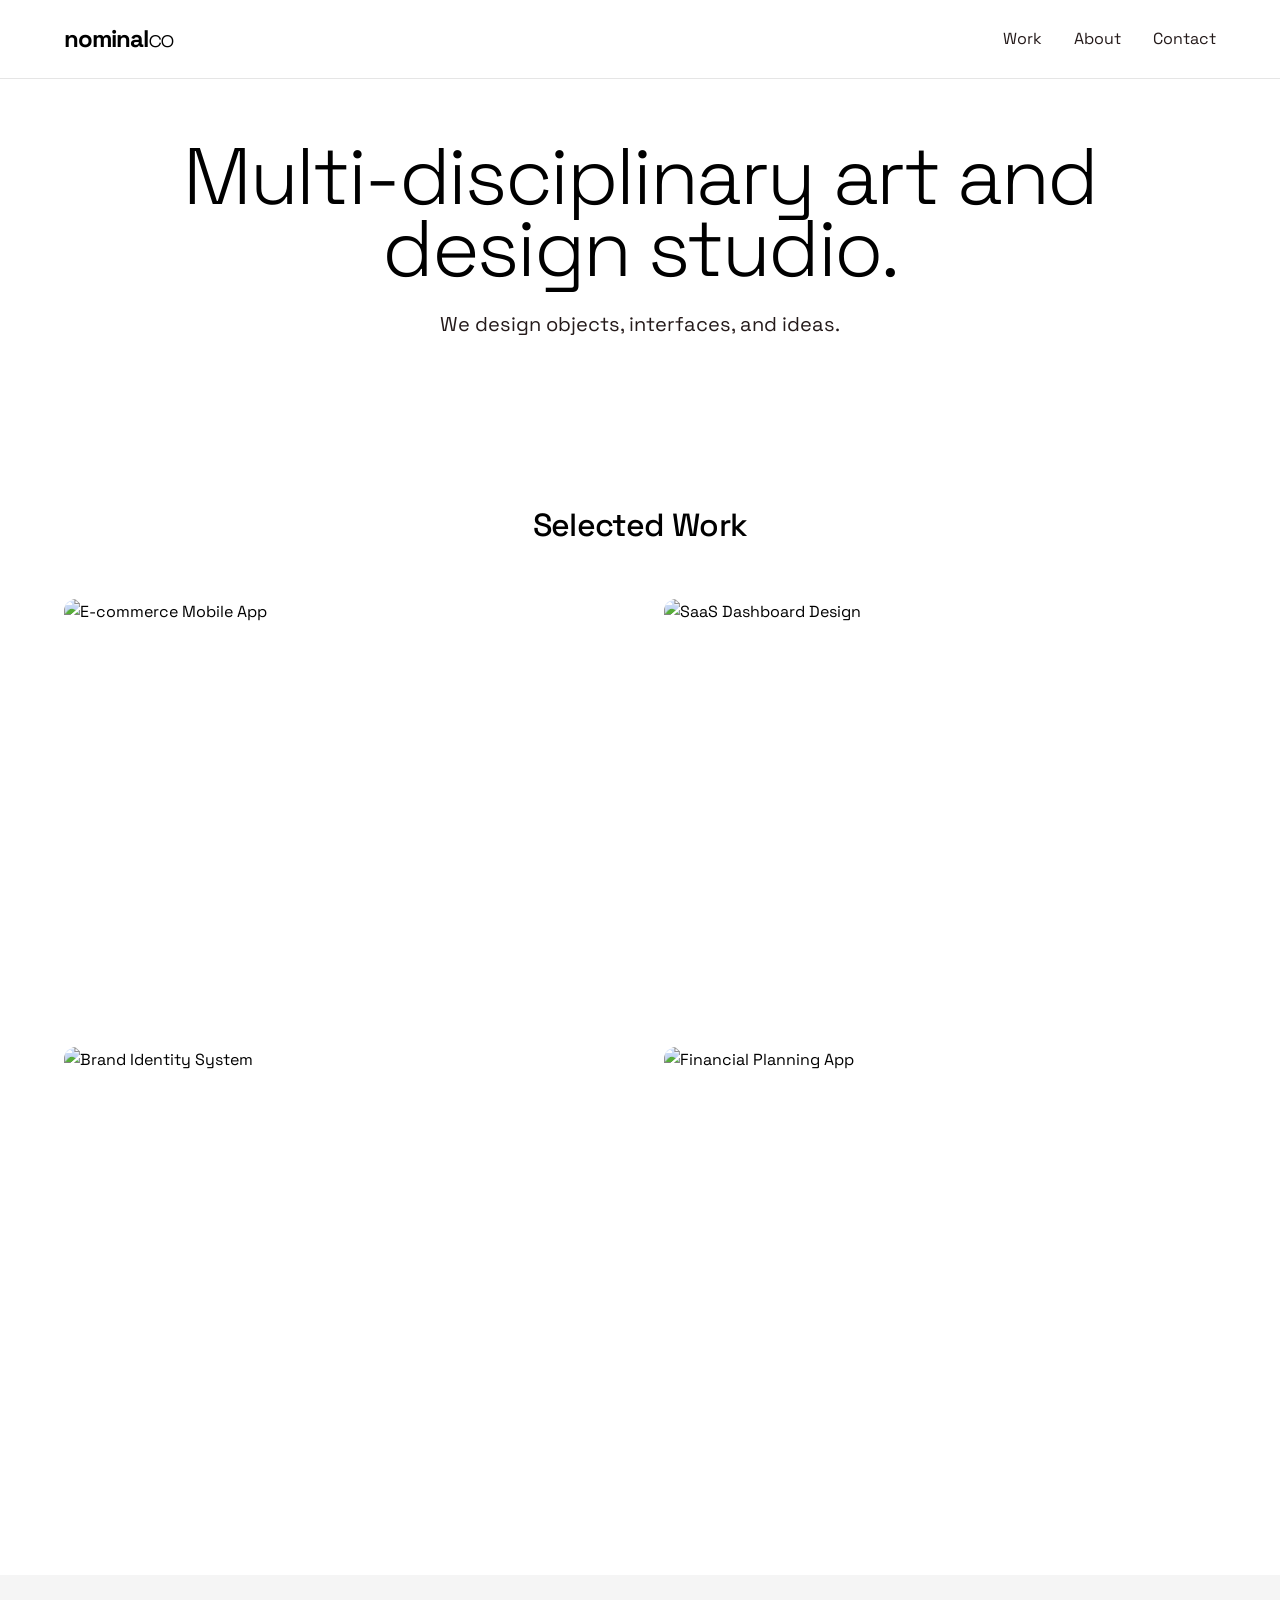
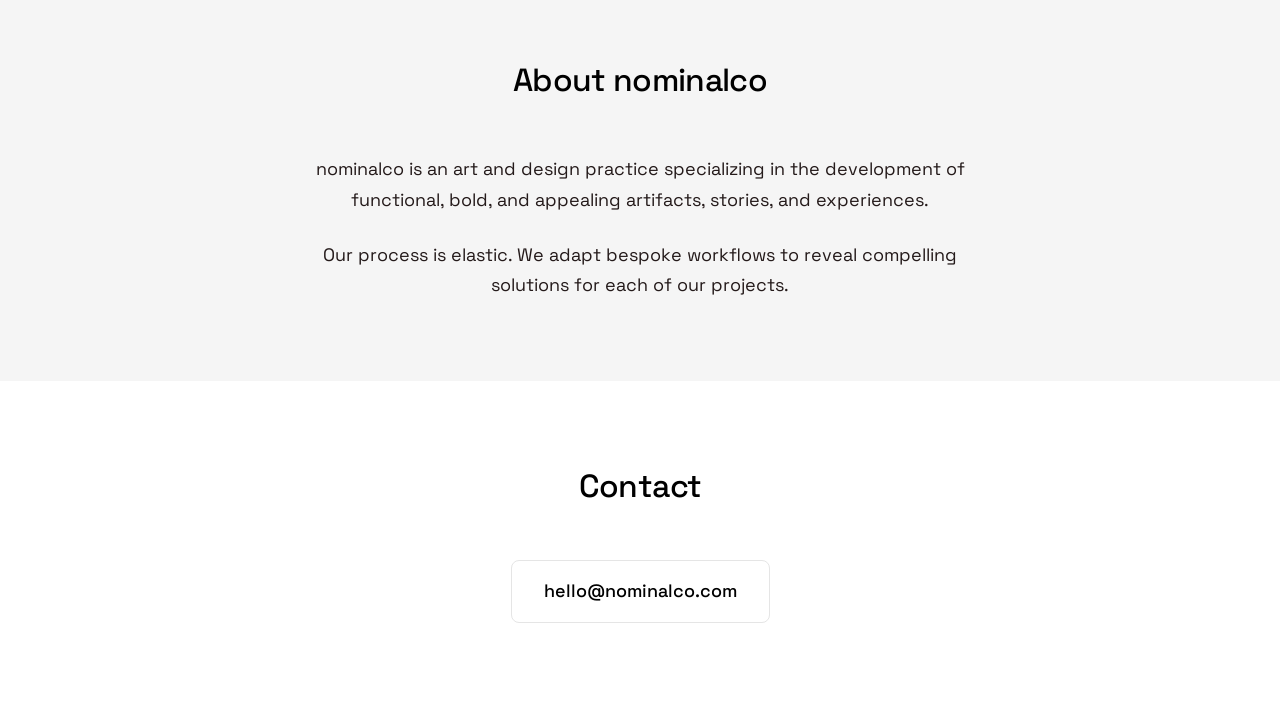
==== index.html @ 14c5502a "added shopifybutton" ====
<!DOCTYPE html>
<html lang="en">
<head>
    <meta charset="UTF-8">
    <meta name="viewport" content="width=device-width, initial-scale=1.0">
    <title>nominalco</title>
    <link rel="preconnect" href="https://fonts.googleapis.com">
    <link rel="preconnect" href="https://fonts.gstatic.com" crossorigin>
    <!-- Preload the main font weights we use -->
    <link rel="preload" href="https://fonts.googleapis.com/css2?family=Space+Grotesk:wght@300;400;500;600;700&display=swap" as="style">
    <link href="https://fonts.googleapis.com/css2?family=Space+Grotesk:wght@300;400;500;600;700&display=swap" rel="stylesheet">
    <link rel="stylesheet" href="styles.css">
</head>
<body>
    <!-- Loading Screen -->
    <div id="loading-screen" class="loading-screen">
        <div class="loading-content">
            <div class="logo">
                <h1><span class="logo-heavy">nominal</span><span class="logo-light">co</span></h1>
            </div>
            <div class="loading-spinner">
                <div class="spinner"></div>
            </div>
        </div>
    </div>

    <!-- Main Content (Initially Hidden) -->
    <div id="main-content" class="main-content hidden">
        <header class="header">
            <nav class="nav">
                <div class="logo">
                    <h1><span class="logo-heavy">nominal</span><span class="logo-light">co</span></h1>
                </div>
                <button class="hamburger" aria-label="Toggle navigation">
                    <span></span>
                    <span></span>
                    <span></span>
                </button>
                <ul class="nav-links">
                    <li><a href="#work">Work</a></li>
                    <li><a href="#about">About</a></li>
                    <li><a href="#contact">Contact</a></li>
                </ul>
            </nav>
        </header>

        <main>
            <section class="hero">
                <div class="hero-content">
                    <h2 class="hero-title"></h2>
                    <p class="hero-subtitle"></p>
                </div>
            </section>

            <section id="work" class="work">
                <div class="container">
                    <h2 class="section-title"></h2>
                    <div id="projects-grid" class="projects-grid">
                        <!-- Projects will be dynamically loaded here -->
                    </div>
                </div>
            </section>

            <section id="about" class="about">
                <div class="container">
                    <div class="about-content">
                        <h2 class="section-title"></h2>
                        <!-- Paragraphs will be dynamically generated based on Google Sheet content -->
                    </div>
                </div>
            </section>

            <section id="contact" class="contact">
                <div class="container">
                    <h2 class="section-title"></h2>
                    <div class="contact-links">
                        <a href="#" class="contact-link"></a>
                    </div>
                </div>
            </section>
        </main>

        <!-- Enhanced Case Study Modal -->
        <div id="project-modal" class="case-study-modal">
            <div class="case-study-container">
                <!-- Navigation Header -->
                <nav class="case-study-nav">
                    <button class="nav-close" aria-label="Close case study">&times;</button>
                    <div class="nav-progress">
                        <div class="progress-bar"></div>
                    </div>
                    <div class="nav-info">
                        <span class="project-counter">01 / 03</span>
                        <div class="nav-arrows">
                            <button class="nav-prev" aria-label="Previous project">←</button>
                            <button class="nav-next" aria-label="Next project">→</button>
                        </div>
                    </div>
                </nav>

                <!-- Case Study Content -->
                <div class="case-study-content">
                    <!-- Hero Section -->
                    <section class="case-study-hero">
                        <div class="hero-media">
                            <img class="hero-image" src="" alt="">
                            <div class="hero-overlay"></div>
                        </div>
                        <div class="hero-content">
                            <div class="hero-meta">
                                <span class="project-category"></span>
                                <span class="project-year"></span>
                            </div>
                            <h1 class="hero-title"></h1>
                            <p class="hero-subtitle"></p>
                            <div class="hero-tags"></div>
                        </div>
                        <div class="scroll-indicator">
                            <span>Scroll to explore</span>
                            <div class="scroll-line"></div>
                        </div>
                    </section>

                    <!-- Project Overview -->
                    <section class="case-study-overview">
                        <div class="overview-grid">
                            <div class="overview-details">
                                <h2>Project Overview</h2>
                                <div class="project-description"></div>
                            </div>
                            <div class="overview-sidebar">
                                <div class="overview-shopify">
                                    <h3>Purchase</h3>
                                    <div class="shopify-button-container">
                                        <!-- Shopify button will be populated here -->
                                    </div>
                                </div>
                                <div class="overview-client">
                                    <h3>Client</h3>
                                    <p class="client-text">Client information will be populated here</p>
                                </div>
                                <div class="overview-challenge">
                                    <h3>The Challenge</h3>
                                    <p class="challenge-text">Creating an innovative solution that balances user needs with technical constraints while maintaining design excellence.</p>
                                </div>
                            </div>
                        </div>
                    </section>

                    <!-- Image Gallery -->
                    <section class="case-study-gallery">
                        <h2>Visual Journey</h2>
                        <div class="gallery-grid" id="project-gallery">
                            <!-- Images will be dynamically loaded -->
                        </div>
                    </section>

                    <!-- Results Section -->
                    <section class="case-study-results">
                        <h2>Results & Impact</h2>
                        <div class="results-grid">
                            <div class="result-metric">
                                <span class="metric-number">150%</span>
                                <span class="metric-label">User Engagement</span>
                            </div>
                            <div class="result-metric">
                                <span class="metric-number">40%</span>
                                <span class="metric-label">Time Saved</span>
                            </div>
                            <div class="result-metric">
                                <span class="metric-number">95%</span>
                                <span class="metric-label">Client Satisfaction</span>
                            </div>
                        </div>
                        <div class="results-summary">
                            <p>This project successfully transformed the user experience and established new industry standards for similar applications.</p>
                        </div>
                    </section>

                    <!-- Next Project -->
                    <section class="case-study-next">
                        <h3>Next Project</h3>
                        <div class="next-project-card">
                            <img class="next-project-image" src="" alt="">
                            <div class="next-project-info">
                                <h4 class="next-project-title"></h4>
                                <p class="next-project-description"></p>
                                <button class="next-project-btn">View Project →</button>
                            </div>
                        </div>
                    </section>
                </div>
            </div>
        </div>
    </div>

    <script src="script.js"></script>
</body>
</html>
---- styles.css ----
/* Reset and base styles */
* {
    margin: 0;
    padding: 0;
    box-sizing: border-box;
}

:root {
    --primary-color: #000;
    --secondary-color: #241a1a;
    --background-color: #fff;
    --light-gray: #f5f5f5;
    --border-color: #e5e5e5;
    --accent-color: #0066ff;
    --transition: all 0.3s ease;
}

body {
    font-family: 'Space Grotesk', -apple-system, BlinkMacSystemFont, sans-serif;
    line-height: 1.6;
    color: var(--primary-color);
    background-color: var(--background-color);
}

.container {
    max-width: 1200px;
    margin: 0 auto;
    padding: 0 24px;
}

/* Loading Screen */
.loading-screen {
    position: fixed;
    top: 0;
    left: 0;
    width: 100%;
    height: 100vh;
    background-color: var(--background-color);
    display: flex;
    justify-content: center;
    align-items: center;
    z-index: 9999;
    transition: opacity 0.5s ease, visibility 0.5s ease;
}

.loading-screen.fade-out {
    opacity: 0;
    visibility: hidden;
}

.loading-content {
    text-align: center;
    max-width: 400px;
    padding: 40px;
}

.loading-content .logo {
    margin-bottom: 32px;
}

.loading-content .logo h1 {
    font-family: 'Space Grotesk', -apple-system, BlinkMacSystemFont, sans-serif;
    font-weight: 600;
    font-size: 32px;
    letter-spacing: -0.05em;
    opacity: 0;
    animation: fadeInLogo 0.8s ease-out 0.2s forwards;
    font-display: swap; /* Helps with font loading */
}

.loading-content .logo-heavy {
    font-weight: 700;
    color: var(--primary-color);
}

.loading-content .logo-light {
    font-weight: 300;
    color: var(--secondary-color);
}

@keyframes fadeInLogo {
    from {
        opacity: 0;
        transform: translateY(10px);
    }
    to {
        opacity: 1;
        transform: translateY(0);
    }
}

.loading-logo {
    font-family: 'Space Grotesk', sans-serif;
    font-size: 32px;
    font-weight: 600;
    letter-spacing: -0.05em;
    margin-bottom: 32px;
}

.loading-logo-heavy {
    font-weight: 700;
    color: var(--primary-color);
}

.loading-logo-light {
    font-weight: 300;
    color: var(--secondary-color);
}

.loading-spinner {
    margin: 32px 0;
    display: flex;
    justify-content: center;
    opacity: 0;
    animation: fadeInSpinner 0.6s ease-out forwards;
}

@keyframes fadeInSpinner {
    from {
        opacity: 0;
        transform: scale(0.8);
    }
    to {
        opacity: 1;
        transform: scale(1);
    }
}

.spinner {
    width: 40px;
    height: 40px;
    border: 3px solid var(--light-gray);
    border-top: 3px solid var(--primary-color);
    border-radius: 50%;
    animation: spin 1s linear infinite;
}

@keyframes spin {
    0% { transform: rotate(0deg); }
    100% { transform: rotate(360deg); }
}

.loading-text {
    color: var(--secondary-color);
    font-size: 16px;
    font-weight: 400;
    margin-top: 16px;
    opacity: 0;
    animation: fadeInText 0.6s ease-out 0.4s forwards;
}

@keyframes fadeInText {
    from {
        opacity: 0;
        transform: translateY(5px);
    }
    to {
        opacity: 1;
        transform: translateY(0);
    }
}

/* Main Content */
.main-content {
    opacity: 1;
    transition: opacity 0.5s ease;
}

.main-content.hidden {
    opacity: 0;
    visibility: hidden;
}

/* Header */
.header {
    position: fixed;
    top: 0;
    width: 100%;
    background-color: rgba(255, 255, 255, 0.95);
    backdrop-filter: blur(10px);
    z-index: 1000;
    border-bottom: 1px solid var(--border-color);
}

.nav {
    display: flex;
    justify-content: space-between;
    align-items: center;
    padding: 20px 24px;
    max-width: 1200px;
    margin: 0 auto;
    position: relative;
}

.logo h1 {
    font-family: 'Space Grotesk', sans-serif;
    font-weight: 600;
    font-size: 24px;
    letter-spacing: -0.05em;
    color: var(--primary-color);
}

.logo-heavy {
    font-weight: 700;
}

.logo-light {
    font-weight: 300;
}

.hamburger {
    display: none;
    flex-direction: column;
    background: none;
    border: none;
    cursor: pointer;
    padding: 4px;
    z-index: 1001;
}

.hamburger span {
    width: 24px;
    height: 2px;
    background-color: var(--primary-color);
    margin: 3px 0;
    transition: var(--transition);
    transform-origin: center;
}

.hamburger.active span:nth-child(1) {
    transform: rotate(45deg) translate(6px, 6px);
}

.hamburger.active span:nth-child(2) {
    opacity: 0;
}

.hamburger.active span:nth-child(3) {
    transform: rotate(-45deg) translate(6px, -6px);
}

.nav-links {
    display: flex;
    list-style: none;
    gap: 32px;
}

.nav-links a {
    text-decoration: none;
    color: var(--secondary-color);
    font-weight: 400;
    transition: var(--transition);
    position: relative;
}

.nav-links a:hover {
    color: var(--primary-color);
}

.nav-links a::after {
    content: '';
    position: absolute;
    width: 0;
    height: 1px;
    bottom: -4px;
    left: 0;
    background-color: var(--primary-color);
    transition: var(--transition);
}

.nav-links a:hover::after {
    width: 100%;
}

/* Hero Section */
.hero {
    padding: 140px 24px 80px;
    text-align: center;
    background-color: var(--background-color);
}

.hero-content {
    max-width: 800px;
    margin: 0 auto;
}

.hero .hero-title {
    font-size: clamp(48px, 8vw, 80px);
    font-weight: 300;
    margin-bottom: 24px;
    letter-spacing: -0.03em;
    line-height: 0.9;
    color: var(--primary-color);
}

.hero .hero-subtitle {
    font-size: 20px;
    color: var(--secondary-color);
    font-weight: 400;
    max-width: 600px;
    margin: 0 auto;
}

/* Work Section */
.work {
    padding: 80px 0;
}

.section-title {
    font-size: 32px;
    font-weight: 500;
    margin-bottom: 48px;
    text-align: center;
    letter-spacing: -0.02em;
}

.projects-grid {
    display: grid;
    grid-template-columns: repeat(auto-fit, minmax(400px, 1fr));
    gap: 48px;
    margin-bottom: 48px;
}

.project-card {
    cursor: pointer;
    transition: var(--transition);
    border-radius: 12px;
    overflow: hidden;
    background: var(--background-color);
    position: relative;
    height: 400px;
}

.project-card:hover {
    transform: translateY(-4px);
}

.project-image {
    width: 100%;
    height: 100%;
    object-fit: cover;
    object-position: center;
    transition: transform 0.6s ease;
    display: block;
}

.project-card:hover .project-image {
    transform: scale(1.05);
}

.project-overlay {
    position: absolute;
    top: 0;
    left: 0;
    width: 100%;
    height: 100%;
    background: linear-gradient(
        135deg,
        rgba(0, 0, 0, 0.3) 0%,
        rgba(0, 0, 0, 0.1) 50%,
        rgba(0, 0, 0, 0.7) 100%
    );
    display: flex;
    flex-direction: column;
    justify-content: flex-end;
    padding: 2rem;
    color: white;
    opacity: 0;
    transition: opacity 0.4s ease;
}

.project-card:hover .project-overlay {
    opacity: 1;
}

.project-info h3 {
    font-size: 1.75rem;
    font-weight: 500;
    margin-bottom: 0.75rem;
    letter-spacing: -0.02em;
    color: white;
}

.project-info p {
    color: rgba(255, 255, 255, 0.9);
    font-size: 1rem;
    line-height: 1.5;
    margin-bottom: 1rem;
}

.project-tags {
    display: flex;
    flex-wrap: wrap;
    gap: 0.5rem;
}

.project-tags .tag {
    background: rgba(255, 255, 255, 0.2);
    color: white;
    border: 1px solid rgba(255, 255, 255, 0.3);
    backdrop-filter: blur(10px);
    padding: 6px 12px;
    border-radius: 16px;
    font-size: 12px;
    font-weight: 400;
}

/* General tag styles for other sections */
.tag {
    background-color: var(--light-gray);
    color: var(--secondary-color);
    padding: 4px 12px;
    border-radius: 16px;
    font-size: 14px;
    font-weight: 400;
}



/* About Section */
.about {
    padding: 80px 0;
    background-color: var(--light-gray);
}

.about-content {
    max-width: 700px;
    margin: 0 auto;
    text-align: center;
}

.about-content p {
    font-size: 18px;
    color: var(--secondary-color);
    line-height: 1.7;
    margin-bottom: 24px;
}

.about-content p:last-child {
    margin-bottom: 0;
}

/* Contact Section */
.contact {
    padding: 80px 0;
    text-align: center;
}

.contact-links {
    display: flex;
    justify-content: center;
    gap: 32px;
    flex-wrap: wrap;
}

.contact-link {
    color: var(--primary-color);
    text-decoration: none;
    font-size: 18px;
    font-weight: 500;
    padding: 16px 32px;
    border: 1px solid var(--border-color);
    border-radius: 8px;
    transition: var(--transition);
}

.contact-link:hover {
    background-color: var(--primary-color);
    color: var(--background-color);
}

/* Enhanced Case Study Modal Styles */
.case-study-modal {
    display: none;
    position: fixed;
    top: 0;
    left: 0;
    width: 100vw;
    height: 100vh;
    background: var(--background-color);
    z-index: 9999;
    overflow-y: auto;
    opacity: 0;
    transition: opacity 0.6s ease;
}

.case-study-modal.active {
    opacity: 1;
}

.case-study-container {
    width: 100%;
    min-height: 100vh;
}

/* Navigation Header */
.case-study-nav {
    position: fixed;
    top: 0;
    left: 0;
    right: 0;
    height: 80px;
    background: rgba(255, 255, 255, 0.95);
    backdrop-filter: blur(20px);
    border-bottom: 1px solid var(--border-color);
    display: flex;
    align-items: center;
    justify-content: space-between;
    padding: 0 2rem;
    z-index: 1000;
    transition: transform 0.3s ease;
}

.case-study-nav.hidden {
    transform: translateY(-100%);
}

.nav-close {
    background: none;
    border: none;
    font-size: 24px;
    cursor: pointer;
    padding: 8px;
    border-radius: 50%;
    transition: all 0.3s ease;
    color: var(--primary-color);
    width: 40px;
    height: 40px;
    display: flex;
    align-items: center;
    justify-content: center;
}

.nav-close:hover {
    background: var(--light-gray);
    transform: rotate(90deg);
}

.nav-progress {
    flex: 1;
    max-width: 200px;
    height: 2px;
    background: var(--light-gray);
    margin: 0 2rem;
    border-radius: 1px;
}

.progress-bar {
    height: 100%;
    background: var(--primary-color);
    border-radius: 1px;
    transition: width 0.3s ease;
    width: 0%;
}

.nav-info {
    display: flex;
    align-items: center;
    gap: 1rem;
}

.project-counter {
    font-size: 14px;
    color: var(--secondary-color);
    font-weight: 500;
}

.nav-arrows {
    display: flex;
    gap: 8px;
}

.nav-prev, .nav-next {
    background: none;
    border: 1px solid var(--border-color);
    padding: 8px 12px;
    border-radius: 6px;
    cursor: pointer;
    transition: all 0.3s ease;
    color: var(--primary-color);
    font-size: 16px;
}

.nav-prev:hover, .nav-next:hover {
    background: var(--primary-color);
    color: white;
    border-color: var(--primary-color);
}

.nav-prev:disabled, .nav-next:disabled {
    opacity: 0.4;
    cursor: not-allowed;
}

.nav-prev:disabled:hover, .nav-next:disabled:hover {
    background: none;
    color: var(--primary-color);
    border-color: var(--border-color);
}

/* Hero Section */
.case-study-hero {
    height: 100vh;
    position: relative;
    display: flex;
    align-items: center;
    overflow: hidden;
}

.hero-media {
    position: absolute;
    top: 0;
    left: 0;
    width: 100%;
    height: 100%;
    z-index: 1;
}

.hero-image {
    width: 100%;
    height: 100%;
    object-fit: cover;
    transition: transform 8s ease-out;
}

.case-study-modal.active .hero-image {
    transform: scale(1.05);
}

.hero-overlay {
    position: absolute;
    top: 0;
    left: 0;
    width: 100%;
    height: 100%;
    background: linear-gradient(
        135deg,
        rgba(0, 0, 0, 0.4) 0%,
        rgba(0, 0, 0, 0.1) 50%,
        rgba(0, 0, 0, 0.6) 100%
    );
    z-index: 2;
}

.hero-content {
    position: relative;
    z-index: 3;
    max-width: 1200px;
    margin: 0 auto;
    padding: 0 2rem;
    color: white;
    text-align: center;
}

.hero-meta {
    display: flex;
    justify-content: center;
    gap: 2rem;
    margin-bottom: 1rem;
    opacity: 0;
    animation: fadeInUp 1s ease 0.5s forwards;
}

.project-category, .project-year {
    font-size: 14px;
    text-transform: uppercase;
    letter-spacing: 2px;
    opacity: 0.8;
}

.case-study-hero .hero-title {
    font-size: clamp(3rem, 8vw, 8rem);
    font-weight: 300;
    margin-bottom: 1.5rem;
    letter-spacing: -0.02em;
    line-height: 0.9;
    color: white;
    opacity: 0;
    animation: fadeInUp 1s ease 0.7s forwards;
}

.case-study-hero .hero-subtitle {
    font-size: 1.5rem;
    font-weight: 400;
    max-width: 600px;
    margin: 0 auto 2rem;
    color: rgba(255, 255, 255, 0.9);
    line-height: 1.4;
    opacity: 0;
    animation: fadeInUp 1s ease 0.9s forwards;
}

.hero-tags {
    display: flex;
    justify-content: center;
    gap: 1rem;
    flex-wrap: wrap;
    opacity: 0;
    animation: fadeInUp 1s ease 1.1s forwards;
}

.hero-tags .tag {
    background: rgba(255, 255, 255, 0.2);
    color: white;
    border: 1px solid rgba(255, 255, 255, 0.3);
    backdrop-filter: blur(10px);
    padding: 8px 16px;
    border-radius: 20px;
    font-size: 14px;
}

.scroll-indicator {
    position: absolute;
    bottom: 2rem;
    left: 50%;
    transform: translateX(-50%);
    text-align: center;
    color: white;
    opacity: 0.8;
    z-index: 3;
    opacity: 0;
    animation: fadeInUp 1s ease 1.3s forwards;
}

.scroll-indicator span {
    display: block;
    font-size: 12px;
    text-transform: uppercase;
    letter-spacing: 1px;
    margin-bottom: 1rem;
}

.scroll-line {
    width: 1px;
    height: 40px;
    background: white;
    margin: 0 auto;
    animation: scrollPulse 2s ease-in-out infinite;
}

@keyframes scrollPulse {
    0%, 100% { opacity: 0.3; }
    50% { opacity: 1; }
}

/* Content Sections */
.case-study-content .case-study-overview,
.case-study-content .case-study-gallery,
.case-study-content .case-study-results,
.case-study-content .case-study-next {
    padding: 6rem 2rem;
    max-width: 1200px;
    margin: 0 auto;
}

.case-study-overview {
    background: var(--light-gray);
}

.overview-grid {
    display: grid;
    grid-template-columns: 2fr 1fr;
    gap: 4rem;
    align-items: start;
}

.overview-details h2 {
    font-size: 2.5rem;
    font-weight: 500;
    margin-bottom: 2rem;
    letter-spacing: -0.02em;
}

.project-description {
    font-size: 1.25rem;
    line-height: 1.6;
    color: var(--secondary-color);
    margin-bottom: 3rem;
}

.overview-challenge h3 {
    font-size: 1.5rem;
    margin-bottom: 1rem;
    color: var(--primary-color);
}

.challenge-text {
    font-size: 1.1rem;
    line-height: 1.6;
    color: var(--secondary-color);
}

.overview-sidebar {
    display: flex;
    flex-direction: column;
    gap: 2rem;
}

.overview-shopify h3,
.overview-client h3 {
    font-size: 1.5rem;
    margin-bottom: 1rem;
    color: var(--primary-color);
}

.overview-shopify {
    background: var(--background-color);
    border: 1px solid var(--border-color);
    border-radius: 8px;
    padding: 1.5rem;
}

/* Shopify button container - minimal styling to let Shopify handle appearance */
.shopify-button-container {
    margin-top: 0.5rem;
}

.overview-client h3,
.overview-challenge h3 {
    font-size: 1.5rem;
    margin-bottom: 1rem;
    color: var(--primary-color);
}

.client-text {
    font-size: 1.1rem;
    line-height: 1.6;
    color: var(--secondary-color);
}

/* Process Timeline */
/* Gallery */
.case-study-gallery {
    background: var(--light-gray);
}

.gallery-grid {
    display: grid;
    grid-template-columns: repeat(auto-fit, minmax(400px, 1fr));
    gap: 2rem;
    margin-top: 3rem;
}

.gallery-item {
    position: relative;
    overflow: hidden;
    border-radius: 12px;
    cursor: pointer;
    transition: transform 0.3s ease;
}

.gallery-item:hover {
    transform: translateY(-8px);
}

.gallery-item img {
    width: 100%;
    height: 300px;
    object-fit: cover;
    object-position: center;
    transition: transform 0.6s ease;
    display: block;
    /* Ensure the image always fills the container completely */
    min-height: 100%;
}

.gallery-item:hover img {
    transform: scale(1.1);
}

/* Results Section */
.case-study-results {
    background: var(--primary-color);
    color: white;
}

.case-study-results h2 {
    color: white;
    text-align: center;
    margin-bottom: 3rem;
}

.results-grid {
    display: grid;
    grid-template-columns: repeat(3, 1fr);
    gap: 3rem;
    margin-bottom: 3rem;
}

.result-metric {
    text-align: center;
}

.metric-number {
    display: block;
    font-size: 4rem;
    font-weight: 300;
    color: white;
    margin-bottom: 0.5rem;
}

.metric-label {
    font-size: 1.1rem;
    opacity: 0.9;
}

.results-summary {
    text-align: center;
    max-width: 600px;
    margin: 0 auto;
}

.results-summary p {
    font-size: 1.25rem;
    line-height: 1.6;
    opacity: 0.9;
}

/* Next Project */
.case-study-next {
    background: white;
}

.next-project-card {
    display: grid;
    grid-template-columns: 1fr 1fr;
    gap: 3rem;
    align-items: center;
    margin-top: 2rem;
}

.next-project-image {
    width: 100%;
    height: 300px;
    object-fit: cover;
    object-position: center;
    border-radius: 12px;
    display: block;
    min-height: 100%;
}

.next-project-title {
    font-size: 2rem;
    font-weight: 500;
    margin-bottom: 1rem;
    color: var(--primary-color);
}

.next-project-description {
    font-size: 1.1rem;
    line-height: 1.6;
    color: var(--secondary-color);
    margin-bottom: 2rem;
}

.next-project-btn {
    background: var(--primary-color);
    color: white;
    border: none;
    padding: 1rem 2rem;
    border-radius: 8px;
    font-size: 1rem;
    font-weight: 500;
    cursor: pointer;
    transition: all 0.3s ease;
}

.next-project-btn:hover {
    background: var(--secondary-color);
    transform: translateX(4px);
}

/* Lightbox */
.lightbox {
    position: fixed;
    top: 0;
    left: 0;
    width: 100vw;
    height: 100vh;
    background: rgba(0, 0, 0, 0.9);
    z-index: 10000;
    display: flex;
    align-items: center;
    justify-content: center;
}

.lightbox-container {
    position: relative;
    max-width: 90vw;
    max-height: 90vh;
}

.lightbox-image {
    max-width: 100%;
    max-height: 100%;
    object-fit: contain;
}

.lightbox-close {
    position: absolute;
    top: -40px;
    right: 0;
    background: none;
    border: none;
    color: white;
    font-size: 30px;
    cursor: pointer;
    padding: 8px;
}

.lightbox-prev, .lightbox-next {
    position: absolute;
    top: 50%;
    transform: translateY(-50%);
    background: rgba(255, 255, 255, 0.2);
    border: none;
    color: white;
    font-size: 24px;
    padding: 12px 16px;
    cursor: pointer;
    border-radius: 4px;
    transition: background 0.3s ease;
}

.lightbox-prev {
    left: -60px;
}

.lightbox-next {
    right: -60px;
}

.lightbox-prev:hover, .lightbox-next:hover {
    background: rgba(255, 255, 255, 0.4);
}

.lightbox-counter {
    position: absolute;
    bottom: -40px;
    left: 50%;
    transform: translateX(-50%);
    color: white;
    font-size: 14px;
}

/* Animations */
@keyframes fadeInUp {
    from {
        opacity: 0;
        transform: translateY(30px);
    }
    to {
        opacity: 1;
        transform: translateY(0);
    }
}

/* Responsive Design Updates */
@media (max-width: 768px) {
    .case-study-nav {
        padding: 0 1rem;
    }
    
    .hero-content {
        padding: 0 1rem;
    }
    
    .case-study-content section {
        padding: 4rem 1rem;
    }
    
    .overview-grid {
        grid-template-columns: 1fr;
        gap: 2rem;
    }
    
    .overview-shopify {
        order: -1; /* Move Shopify button to top on mobile */
    }
    
    .timeline-item,
    .timeline-item:nth-child(even) {
        flex-direction: column;
        text-align: center;
    }
    
    .timeline-content {
        margin: 2rem 0;
        max-width: 100%;
    }
    
    .timeline-item:nth-child(even) .timeline-content {
        text-align: center;
    }
    
    .process-timeline::before {
        display: none;
    }
    
    .timeline-marker {
        position: relative;
        left: auto;
        transform: none;
        margin: 0 auto 1rem;
    }
    
    .results-grid {
        grid-template-columns: 1fr;
        gap: 2rem;
    }
    
    .next-project-card {
        grid-template-columns: 1fr;
    }
    
    .gallery-grid {
        grid-template-columns: 1fr;
    }
    
    .nav-progress {
        max-width: 100px;
        margin: 0 1rem;
    }
    
    .lightbox-prev, .lightbox-next {
        position: fixed;
        top: 50%;
    }
    
    .lightbox-prev {
        left: 20px;
    }
    
    .lightbox-next {
        right: 20px;
    }
}

/* Responsive Design */
@media (max-width: 768px) {
    .hamburger {
        display: flex;
    }

    .nav-links {
        position: fixed;
        top: 0;
        right: -300px;
        height: 100vh;
        width: 250px;
        background-color: var(--background-color);
        flex-direction: column;
        justify-content: center;
        align-items: center;
        gap: 32px;
        transition: right 0.3s ease;
        box-shadow: -2px 0 10px rgba(0, 0, 0, 0.1);
    }

    .nav-links.active {
        right: 0;
    }

    .nav-links a {
        font-size: 18px;
        font-weight: 500;
    }

    .hero {
        padding: 120px 24px 60px;
    }

    .projects-grid {
        grid-template-columns: 1fr;
        gap: 32px;
    }

    .contact-links {
        flex-direction: column;
        align-items: center;
        gap: 16px;
    }

    .modal-content {
        margin: 10% auto;
        padding: 24px;
        width: 95%;
    }

    .project-detail-image {
        height: 250px;
    }
}

@media (max-width: 480px) {
    .container {
        padding: 0 16px;
    }

    .nav {
        padding: 16px;
    }

    .hero {
        padding: 100px 16px 40px;
    }

    .work, .about, .contact {
        padding: 60px 0;
    }

    .projects-grid {
        grid-template-columns: 1fr;
        gap: 24px;
    }

    .project-card {
        height: 300px;
    }

    .project-overlay {
        padding: 1.5rem;
        opacity: 1; /* Always show overlay on mobile */
    }

    .project-info h3 {
        font-size: 1.5rem;
    }

    .project-info p {
        font-size: 0.9rem;
    }
}

/* Conditional Section Display Rules */
.case-study-overview,
.case-study-results,
.overview-challenge,
.overview-client {
    transition: opacity 0.3s ease, transform 0.3s ease;
}

.case-study-overview[style*="display: none"],
.case-study-results[style*="display: none"],
.overview-challenge[style*="display: none"],
.overview-client[style*="display: none"] {
    opacity: 0;
    transform: translateY(-10px);
}

/* Ensure sections are visible when shown */
.case-study-overview:not([style*="display: none"]),
.case-study-results:not([style*="display: none"]),
.overview-challenge:not([style*="display: none"]),
.overview-client:not([style*="display: none"]) {
    opacity: 1;
    transform: translateY(0);
}
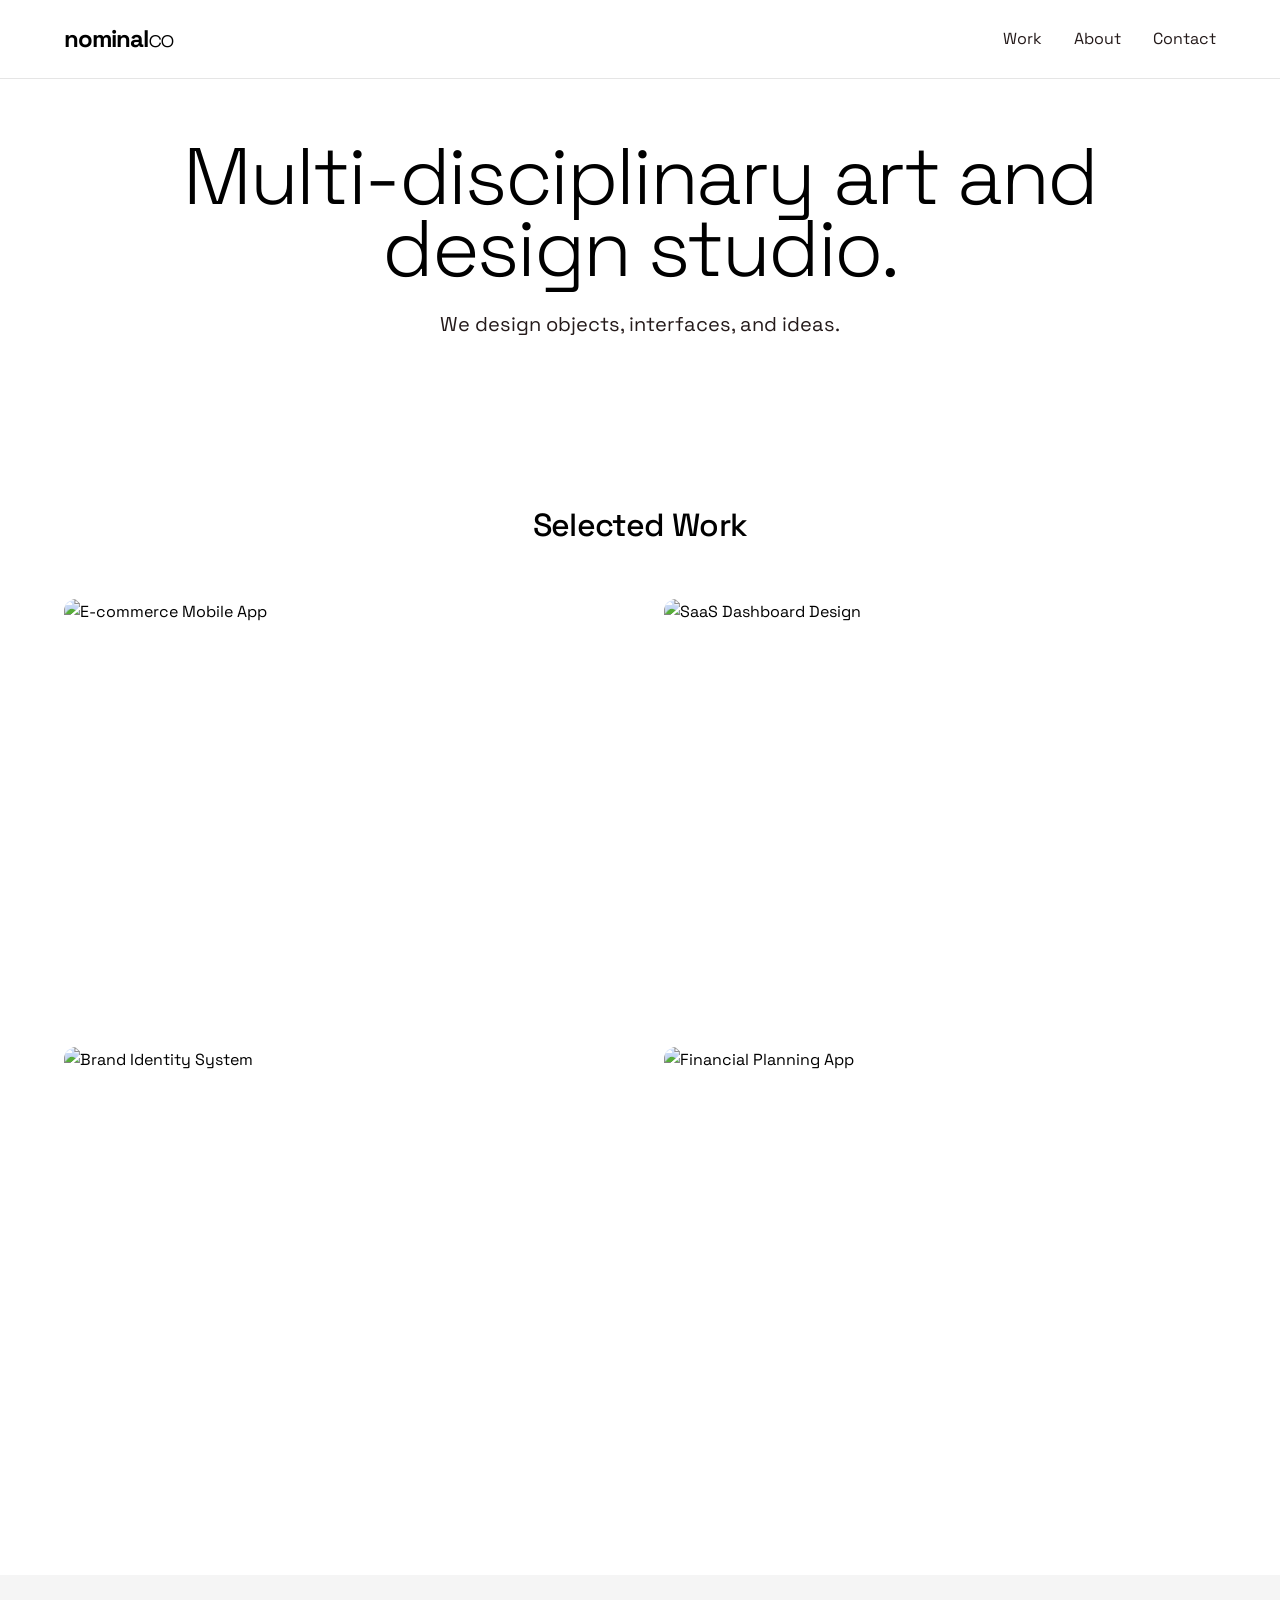
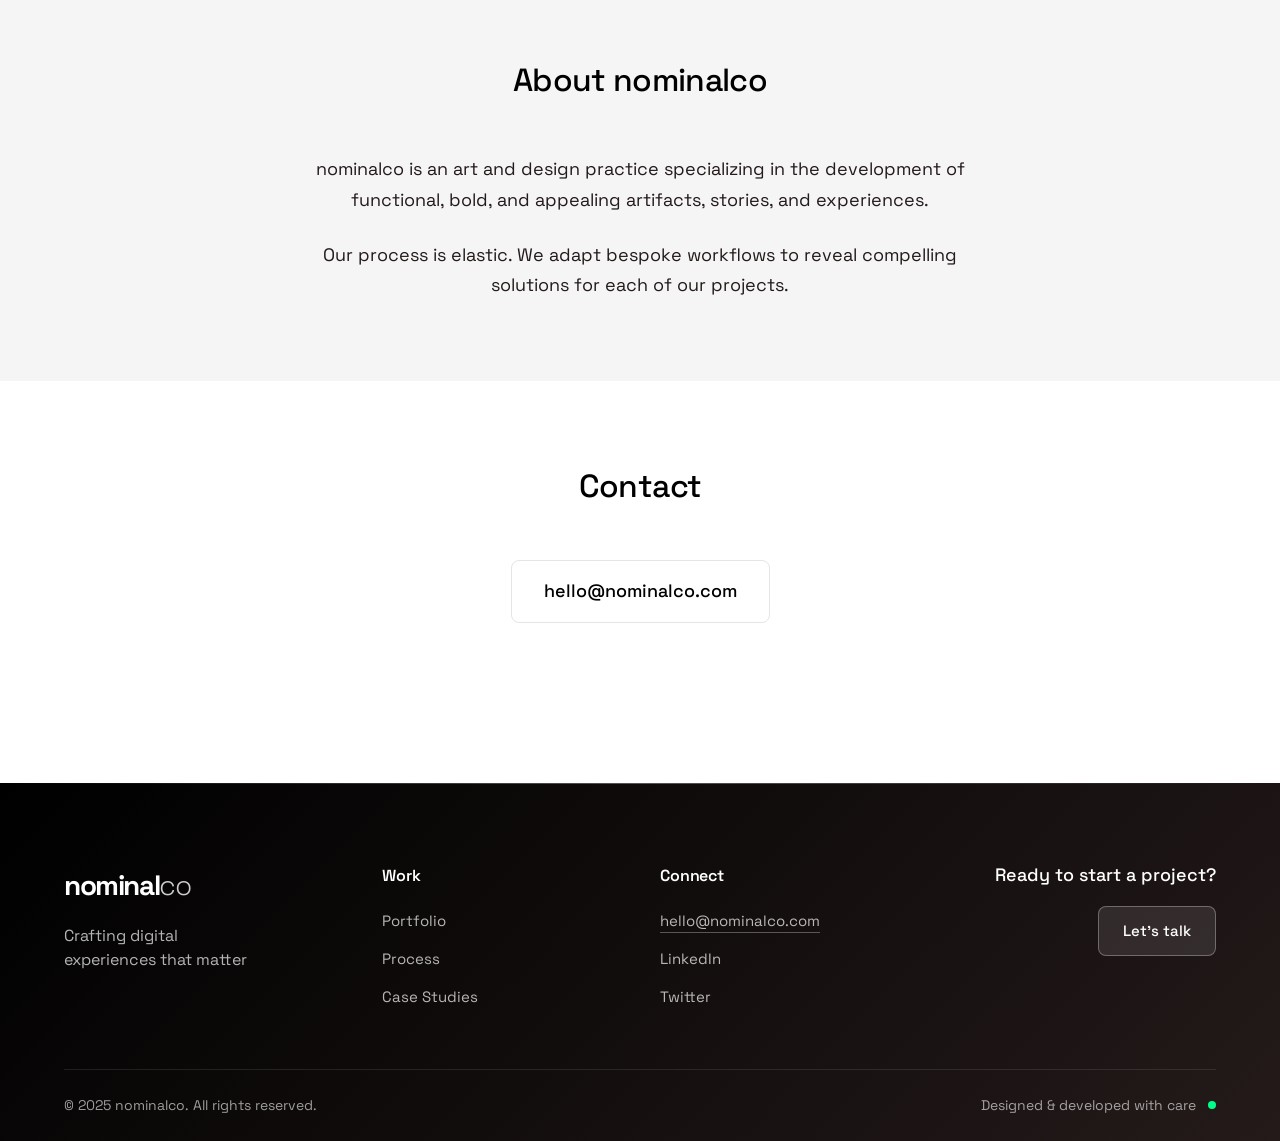
==== commit 212dfe16: "Added footer and dynamic fields for google sheet cms" ====
--- a/index.html
+++ b/index.html
@@ -16,7 +16,7 @@
     <div id="loading-screen" class="loading-screen">
         <div class="loading-content">
             <div class="logo">
-                <h1><span class="logo-heavy">nominal</span><span class="logo-light">co</span></h1>
+                <h1><span class="logo-heavy" data-content="site.logoHeavy">nominal</span><span class="logo-light" data-content="site.logoLight">co</span></h1>
             </div>
             <div class="loading-spinner">
                 <div class="spinner"></div>
@@ -29,7 +29,7 @@
         <header class="header">
             <nav class="nav">
                 <div class="logo">
-                    <h1><span class="logo-heavy">nominal</span><span class="logo-light">co</span></h1>
+                    <h1><span class="logo-heavy" data-content="site.logoHeavy">nominal</span><span class="logo-light" data-content="site.logoLight">co</span></h1>
                 </div>
                 <button class="hamburger" aria-label="Toggle navigation">
                     <span></span>
@@ -37,9 +37,9 @@
                     <span></span>
                 </button>
                 <ul class="nav-links">
-                    <li><a href="#work">Work</a></li>
-                    <li><a href="#about">About</a></li>
-                    <li><a href="#contact">Contact</a></li>
+                    <li><a href="#work" data-content="nav.work">Work</a></li>
+                    <li><a href="#about" data-content="nav.about">About</a></li>
+                    <li><a href="#contact" data-content="nav.contact">Contact</a></li>
                 </ul>
             </nav>
         </header>
@@ -79,6 +79,54 @@
                 </div>
             </section>
         </main>
+
+        <!-- Footer -->
+        <footer class="footer">
+            <div class="footer-container">
+                <div class="footer-content">
+                    <div class="footer-left">
+                        <div class="footer-logo">
+                            <h3><span class="logo-heavy footer-logo-heavy"></span><span class="logo-light footer-logo-light"></span></h3>
+                        </div>
+                        <p class="footer-tagline"></p>
+                    </div>
+                    
+                    <div class="footer-center">
+                        <div class="footer-links">
+                            <div class="footer-section footer-work-section">
+                                <h4 class="footer-work-title"></h4>
+                                <ul class="footer-work-links">
+                                    <!-- Work links will be populated dynamically -->
+                                </ul>
+                            </div>
+                            <div class="footer-section footer-connect-section">
+                                <h4 class="footer-connect-title"></h4>
+                                <ul class="footer-connect-links">
+                                    <!-- Connect links will be populated dynamically -->
+                                </ul>
+                            </div>
+                        </div>
+                    </div>
+                    
+                    <div class="footer-right">
+                        <div class="footer-cta">
+                            <h4 class="footer-cta-title"></h4>
+                            <a href="#contact" class="footer-cta-button"></a>
+                        </div>
+                    </div>
+                </div>
+                
+                <div class="footer-bottom">
+                    <div class="footer-bottom-left">
+                        <p class="footer-copyright"></p>
+                    </div>
+                    <div class="footer-bottom-right">
+                        <p class="footer-signature"></p>
+                        <div class="footer-pulse"></div>
+                    </div>
+                </div>
+            </div>
+        </footer>
 
         <!-- Enhanced Case Study Modal -->
         <div id="project-modal" class="case-study-modal">
@@ -149,7 +197,7 @@
 
                     <!-- Image Gallery -->
                     <section class="case-study-gallery">
-                        <h2>Visual Journey</h2>
+                        
                         <div class="gallery-grid" id="project-gallery">
                             <!-- Images will be dynamically loaded -->
                         </div>
--- a/styles.css
+++ b/styles.css
@@ -176,7 +176,7 @@
     position: fixed;
     top: 0;
     width: 100%;
-    background-color: rgba(255, 255, 255, 0.95);
+    background-color: rgba(255, 255, 255, 0.65);
     backdrop-filter: blur(10px);
     z-index: 1000;
     border-bottom: 1px solid var(--border-color);
@@ -467,6 +467,276 @@
 .contact-link:hover {
     background-color: var(--primary-color);
     color: var(--background-color);
+}
+
+/* Footer */
+.footer {
+    background: linear-gradient(135deg, var(--primary-color) 0%, var(--secondary-color) 100%);
+    color: white;
+    padding: 80px 0 0;
+    margin-top: 80px;
+    position: relative;
+    overflow: hidden;
+}
+
+.footer::before {
+    content: '';
+    position: absolute;
+    top: 0;
+    left: 0;
+    right: 0;
+    height: 1px;
+    background: linear-gradient(90deg, transparent, rgba(255, 255, 255, 0.3), transparent);
+}
+
+.footer-container {
+    max-width: 1200px;
+    margin: 0 auto;
+    padding: 0 24px;
+}
+
+.footer-content {
+    display: grid;
+    grid-template-columns: 1fr 2fr 1fr;
+    gap: 60px;
+    align-items: start;
+    margin-bottom: 60px;
+}
+
+.footer-left {
+    opacity: 0;
+    animation: fadeInUp 0.8s ease 0.2s forwards;
+}
+
+.footer-logo h3 {
+    font-family: 'Space Grotesk', sans-serif;
+    font-size: 28px;
+    font-weight: 600;
+    letter-spacing: -0.05em;
+    margin-bottom: 16px;
+}
+
+.footer-logo .logo-heavy {
+    font-weight: 700;
+    color: white;
+}
+
+.footer-logo .logo-light {
+    font-weight: 300;
+    color: rgba(255, 255, 255, 0.8);
+}
+
+.footer-tagline {
+    font-size: 16px;
+    color: rgba(255, 255, 255, 0.7);
+    line-height: 1.5;
+    max-width: 200px;
+}
+
+.footer-center {
+    opacity: 0;
+    animation: fadeInUp 0.8s ease 0.4s forwards;
+}
+
+.footer-links {
+    display: grid;
+    grid-template-columns: 1fr 1fr;
+    gap: 40px;
+}
+
+.footer-section h4 {
+    font-size: 16px;
+    font-weight: 600;
+    margin-bottom: 20px;
+    color: white;
+    letter-spacing: -0.01em;
+}
+
+.footer-section ul {
+    list-style: none;
+    padding: 0;
+    margin: 0;
+}
+
+.footer-section ul li {
+    margin-bottom: 12px;
+}
+
+.footer-section ul li:last-child {
+    margin-bottom: 0;
+}
+
+.footer-section ul li a {
+    color: rgba(255, 255, 255, 0.7);
+    text-decoration: none;
+    font-size: 15px;
+    transition: all 0.3s ease;
+    position: relative;
+}
+
+.footer-section ul li a:hover {
+    color: white;
+    transform: translateX(4px);
+}
+
+.footer-section ul li a::after {
+    content: '';
+    position: absolute;
+    width: 0;
+    height: 1px;
+    bottom: -2px;
+    left: 0;
+    background-color: white;
+    transition: width 0.3s ease;
+}
+
+.footer-section ul li a:hover::after {
+    width: 100%;
+}
+
+.footer-email {
+    border-bottom: 1px solid rgba(255, 255, 255, 0.3);
+    padding-bottom: 2px;
+}
+
+.footer-right {
+    text-align: right;
+    opacity: 0;
+    animation: fadeInUp 0.8s ease 0.6s forwards;
+}
+
+.footer-cta h4 {
+    font-size: 18px;
+    font-weight: 500;
+    margin-bottom: 20px;
+    color: white;
+    line-height: 1.3;
+}
+
+.footer-cta-button {
+    display: inline-block;
+    background: rgba(255, 255, 255, 0.1);
+    border: 1px solid rgba(255, 255, 255, 0.3);
+    color: white;
+    padding: 12px 24px;
+    border-radius: 8px;
+    text-decoration: none;
+    font-weight: 500;
+    font-size: 15px;
+    transition: all 0.3s ease;
+    backdrop-filter: blur(10px);
+}
+
+.footer-cta-button:hover {
+    background: rgba(255, 255, 255, 0.2);
+    border-color: rgba(255, 255, 255, 0.5);
+    transform: translateY(-2px);
+}
+
+.footer-bottom {
+    display: flex;
+    justify-content: space-between;
+    align-items: center;
+    padding: 24px 0;
+    border-top: 1px solid rgba(255, 255, 255, 0.1);
+    opacity: 0;
+    animation: fadeInUp 0.8s ease 0.8s forwards;
+}
+
+.footer-bottom-left p,
+.footer-bottom-right p {
+    color: rgba(255, 255, 255, 0.6);
+    font-size: 14px;
+    margin: 0;
+}
+
+.footer-bottom-right {
+    display: flex;
+    align-items: center;
+    gap: 12px;
+}
+
+.footer-pulse {
+    width: 8px;
+    height: 8px;
+    background: #00ff88;
+    border-radius: 50%;
+    animation: pulse 2s ease-in-out infinite;
+    box-shadow: 0 0 0 0 rgba(0, 255, 136, 0.7);
+}
+
+@keyframes pulse {
+    0% {
+        transform: scale(0.95);
+        box-shadow: 0 0 0 0 rgba(0, 255, 136, 0.7);
+    }
+    70% {
+        transform: scale(1);
+        box-shadow: 0 0 0 10px rgba(0, 255, 136, 0);
+    }
+    100% {
+        transform: scale(0.95);
+        box-shadow: 0 0 0 0 rgba(0, 255, 136, 0);
+    }
+}
+
+/* Footer responsive design */
+@media (max-width: 768px) {
+    .footer {
+        padding: 60px 0 0;
+        margin-top: 60px;
+    }
+    
+    .footer-content {
+        grid-template-columns: 1fr;
+        gap: 40px;
+        text-align: center;
+        margin-bottom: 40px;
+    }
+    
+    .footer-left,
+    .footer-right {
+        text-align: center;
+    }
+    
+    .footer-links {
+        grid-template-columns: 1fr;
+        gap: 30px;
+        text-align: center;
+    }
+    
+    .footer-tagline {
+        max-width: none;
+        margin: 0 auto;
+    }
+    
+    .footer-bottom {
+        flex-direction: column;
+        gap: 16px;
+        text-align: center;
+    }
+    
+    .footer-bottom-right {
+        justify-content: center;
+    }
+}
+
+@media (max-width: 480px) {
+    .footer-container {
+        padding: 0 16px;
+    }
+    
+    .footer-content {
+        gap: 32px;
+    }
+    
+    .footer-logo h3 {
+        font-size: 24px;
+    }
+    
+    .footer-cta h4 {
+        font-size: 16px;
+    }
 }
 
 /* Enhanced Case Study Modal Styles */
@@ -712,14 +982,13 @@
 .scroll-indicator {
     position: absolute;
     bottom: 2rem;
-    left: 50%;
-    transform: translateX(-50%);
     text-align: center;
     color: white;
-    opacity: 0.8;
     z-index: 3;
     opacity: 0;
     animation: fadeInUp 1s ease 1.3s forwards;
+    width: 100%;
+    display: inline-block;
 }
 
 .scroll-indicator span {
@@ -727,7 +996,9 @@
     font-size: 12px;
     text-transform: uppercase;
     letter-spacing: 1px;
+    margin: 0 auto;
     margin-bottom: 1rem;
+    
 }
 
 .scroll-line {
@@ -828,6 +1099,105 @@
     color: var(--secondary-color);
 }
 
+/* Enhanced text formatting for case study content */
+.project-description p,
+.challenge-text p,
+.client-text p {
+    margin-bottom: 1.5rem;
+}
+
+.project-description p:last-child,
+.challenge-text p:last-child,
+.client-text p:last-child {
+    margin-bottom: 0;
+}
+
+/* General case study content text improvements */
+.case-study-content h2 {
+    font-size: 2.5rem;
+    font-weight: 500;
+    margin-bottom: 2rem;
+    letter-spacing: -0.02em;
+}
+
+.case-study-content h3 {
+    font-size: 1.5rem;
+    font-weight: 500;
+    margin-bottom: 1.5rem;
+    margin-top: 2.5rem;
+    color: var(--primary-color);
+    letter-spacing: -0.01em;
+}
+
+.case-study-content h3:first-child {
+    margin-top: 0;
+}
+
+.case-study-content p {
+    margin-bottom: 1.5rem;
+    line-height: 1.7;
+}
+
+.case-study-content p:last-child {
+    margin-bottom: 0;
+}
+
+/* List formatting for case study content */
+.project-description ul,
+.project-description ol,
+.challenge-text ul,
+.challenge-text ol,
+.client-text ul,
+.client-text ol {
+    margin: 1.5rem 0;
+    padding-left: 2rem;
+}
+
+.project-description li,
+.challenge-text li,
+.client-text li {
+    margin-bottom: 0.75rem;
+    line-height: 1.7;
+}
+
+.project-description li:last-child,
+.challenge-text li:last-child,
+.client-text li:last-child {
+    margin-bottom: 0;
+}
+
+/* Nested lists */
+.project-description ul ul,
+.project-description ol ol,
+.project-description ul ol,
+.project-description ol ul,
+.challenge-text ul ul,
+.challenge-text ol ol,
+.challenge-text ul ol,
+.challenge-text ol ul,
+.client-text ul ul,
+.client-text ol ol,
+.client-text ul ol,
+.client-text ol ul {
+    margin: 0.5rem 0;
+    padding-left: 1.5rem;
+}
+
+/* Strong and emphasis formatting */
+.project-description strong,
+.challenge-text strong,
+.client-text strong {
+    font-weight: 600;
+    color: var(--primary-color);
+}
+
+.project-description em,
+.challenge-text em,
+.client-text em {
+    font-style: italic;
+    color: var(--secondary-color);
+}
+
 /* Process Timeline */
 /* Gallery */
 .case-study-gallery {
@@ -860,7 +1230,6 @@
     object-position: center;
     transition: transform 0.6s ease;
     display: block;
-    /* Ensure the image always fills the container completely */
     min-height: 100%;
 }
 
@@ -914,6 +1283,11 @@
     font-size: 1.25rem;
     line-height: 1.6;
     opacity: 0.9;
+    margin-bottom: 1.5rem;
+}
+
+.results-summary p:last-child {
+    margin-bottom: 0;
 }
 
 /* Next Project */
@@ -951,6 +1325,29 @@
     line-height: 1.6;
     color: var(--secondary-color);
     margin-bottom: 2rem;
+}
+
+.next-project-description p {
+    margin-bottom: 1.5rem;
+}
+
+.next-project-description p:last-child {
+    margin-bottom: 0;
+}
+
+.next-project-description ul,
+.next-project-description ol {
+    margin: 1.5rem 0;
+    padding-left: 2rem;
+}
+
+.next-project-description li {
+    margin-bottom: 0.75rem;
+    line-height: 1.7;
+}
+
+.next-project-description li:last-child {
+    margin-bottom: 0;
 }
 
 .next-project-btn {
@@ -982,65 +1379,89 @@
     display: flex;
     align-items: center;
     justify-content: center;
+    padding: 60px 20px 60px 20px; /* Add padding to prevent clipping */
+    box-sizing: border-box;
 }
 
 .lightbox-container {
     position: relative;
-    max-width: 90vw;
-    max-height: 90vh;
+    width: 100%;
+    height: 100%;
+    display: flex;
+    align-items: center;
+    justify-content: center;
 }
 
 .lightbox-image {
     max-width: 100%;
     max-height: 100%;
+    width: auto;
+    height: auto;
     object-fit: contain;
+    display: block;
 }
 
 .lightbox-close {
     position: absolute;
-    top: -40px;
-    right: 0;
-    background: none;
+    top: 10px;
+    right: 10px;
+    background: rgba(0, 0, 0, 0.7);
     border: none;
     color: white;
-    font-size: 30px;
+    font-size: 24px;
     cursor: pointer;
-    padding: 8px;
+    padding: 12px;
+    border-radius: 50%;
+    width: 48px;
+    height: 48px;
+    display: flex;
+    align-items: center;
+    justify-content: center;
+    transition: background 0.3s ease;
+}
+
+.lightbox-close:hover {
+    background: rgba(0, 0, 0, 0.9);
 }
 
 .lightbox-prev, .lightbox-next {
     position: absolute;
     top: 50%;
     transform: translateY(-50%);
-    background: rgba(255, 255, 255, 0.2);
+    background: rgba(0, 0, 0, 0.7);
     border: none;
     color: white;
-    font-size: 24px;
-    padding: 12px 16px;
+    font-size: 20px;
+    padding: 16px 20px;
     cursor: pointer;
-    border-radius: 4px;
+    border-radius: 6px;
     transition: background 0.3s ease;
+    z-index: 1;
 }
 
 .lightbox-prev {
-    left: -60px;
+    left: 20px;
 }
 
 .lightbox-next {
-    right: -60px;
+    right: 20px;
 }
 
 .lightbox-prev:hover, .lightbox-next:hover {
-    background: rgba(255, 255, 255, 0.4);
+    background: rgba(0, 0, 0, 0.9);
 }
 
 .lightbox-counter {
     position: absolute;
-    bottom: -40px;
+    bottom: 20px;
     left: 50%;
     transform: translateX(-50%);
     color: white;
     font-size: 14px;
+    background: rgba(0, 0, 0, 0.7);
+    padding: 8px 16px;
+    border-radius: 20px;
+    backdrop-filter: blur(10px);
 }
 
 /* Animations */
@@ -1055,7 +1476,6 @@
     }
 }
 
-/* Responsive Design Updates */
 @media (max-width: 768px) {
     .case-study-nav {
         padding: 0 1rem;
@@ -1136,7 +1556,7 @@
     }
 }
 
-/* Responsive Design */
+
 @media (max-width: 768px) {
     .hamburger {
         display: flex;
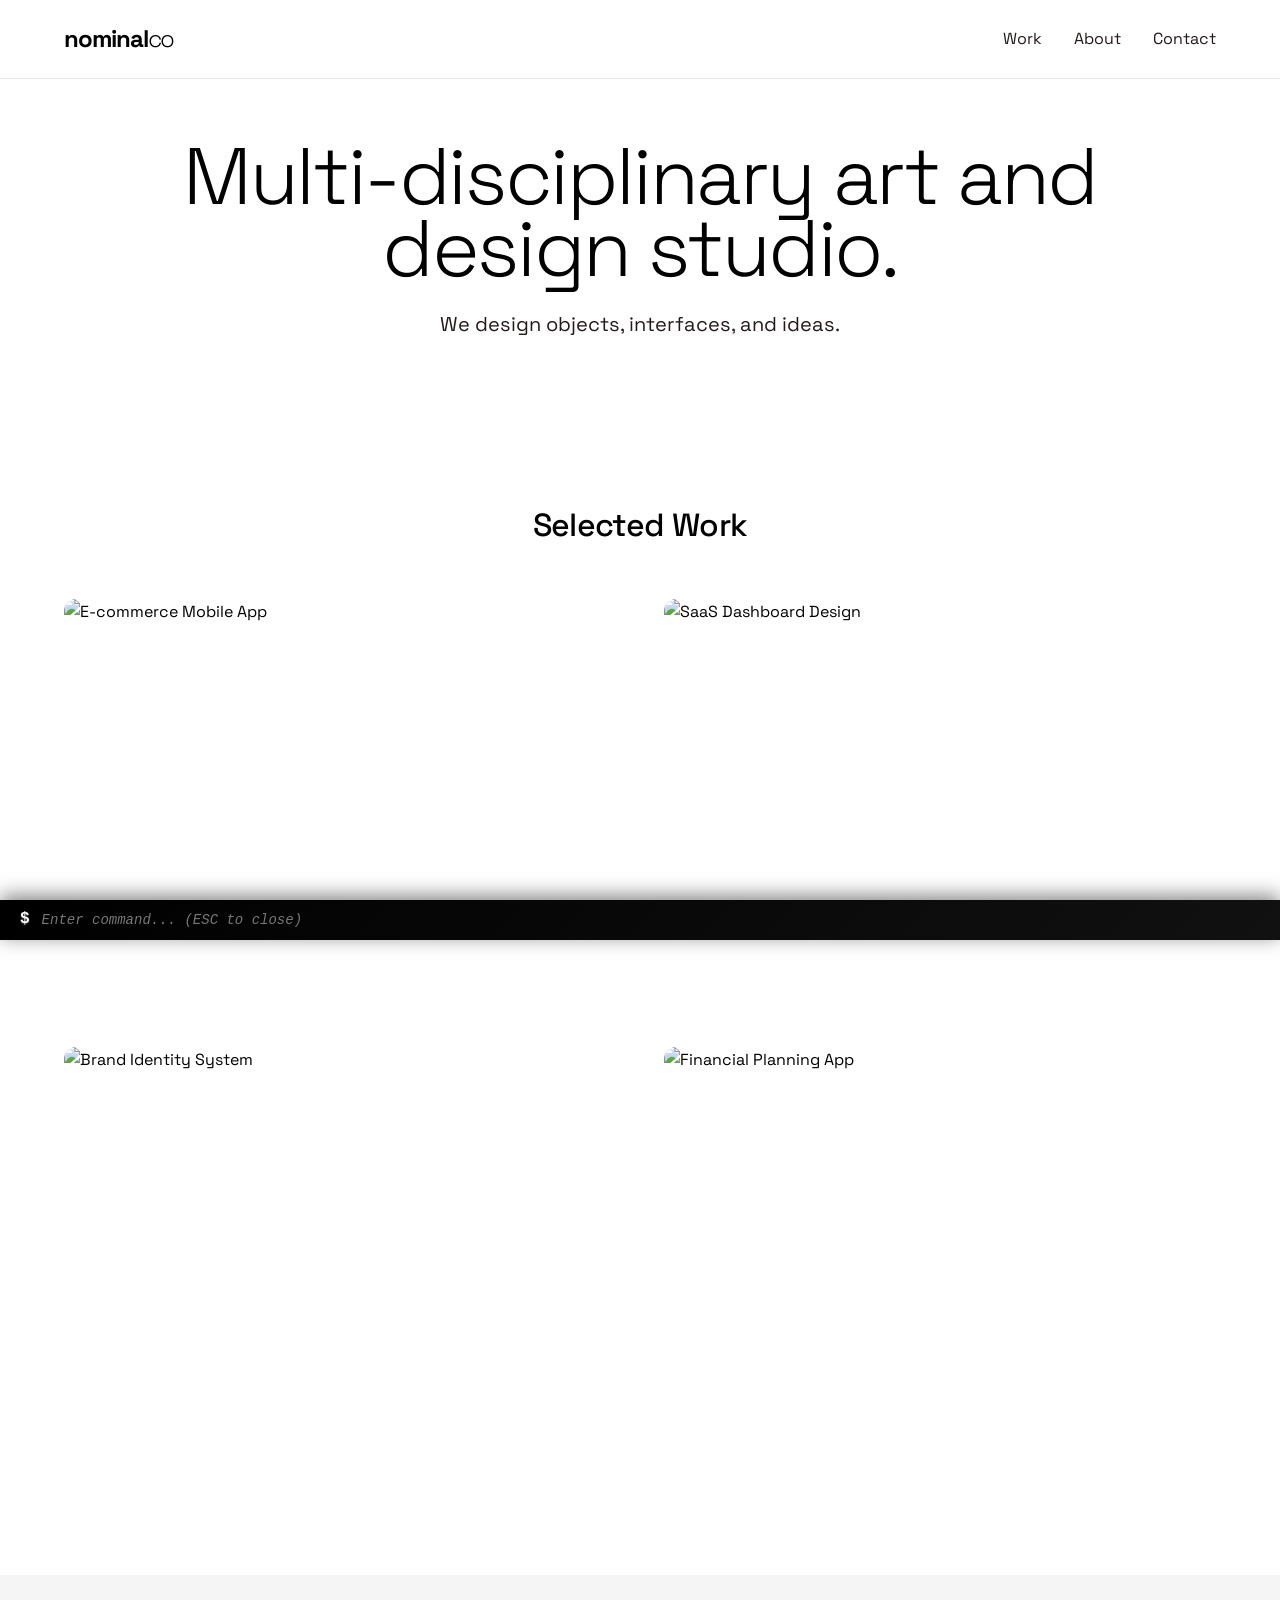
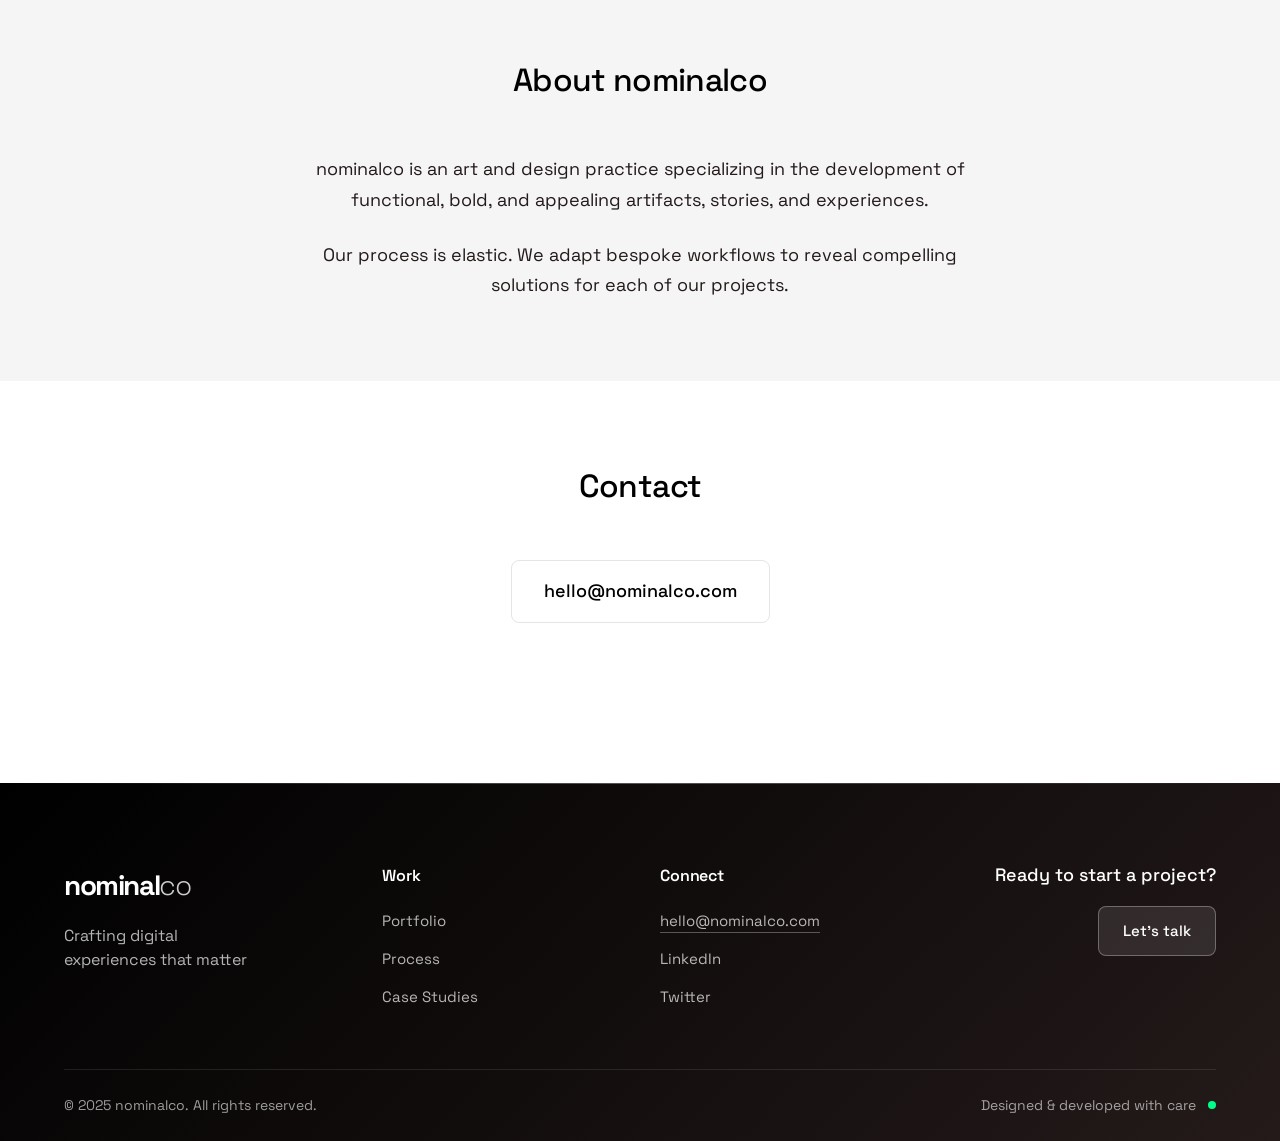
==== commit 1ce5e5d3: "added terminal commands" ====
--- a/index.html
+++ b/index.html
@@ -37,9 +37,9 @@
                     <span></span>
                 </button>
                 <ul class="nav-links">
-                    <li><a href="#work" data-content="nav.work">Work</a></li>
-                    <li><a href="#about" data-content="nav.about">About</a></li>
-                    <li><a href="#contact" data-content="nav.contact">Contact</a></li>
+                    <li><a href="#work" data-content="nav.work" data-url="nav.work.url">Work</a></li>
+                    <li><a href="#about" data-content="nav.about" data-url="nav.about.url">About</a></li>
+                    <li><a href="#contact" data-content="nav.contact" data-url="nav.contact.url">Contact</a></li>
                 </ul>
             </nav>
         </header>
@@ -243,5 +243,6 @@
     </div>
 
     <script src="script.js"></script>
+    <script src="terminal.js"></script>
 </body>
 </html>
--- a/styles.css
+++ b/styles.css
@@ -970,9 +970,9 @@
 }
 
 .hero-tags .tag {
-    background: rgba(255, 255, 255, 0.2);
-    color: white;
-    border: 1px solid rgba(255, 255, 255, 0.3);
+    background: rgba(0, 0, 0, 0.9);
+    color: rgba(255, 255, 255, 0.7);
+    border: 1px solid rgba(255, 255, 255, 0.15);
     backdrop-filter: blur(10px);
     padding: 8px 16px;
     border-radius: 20px;
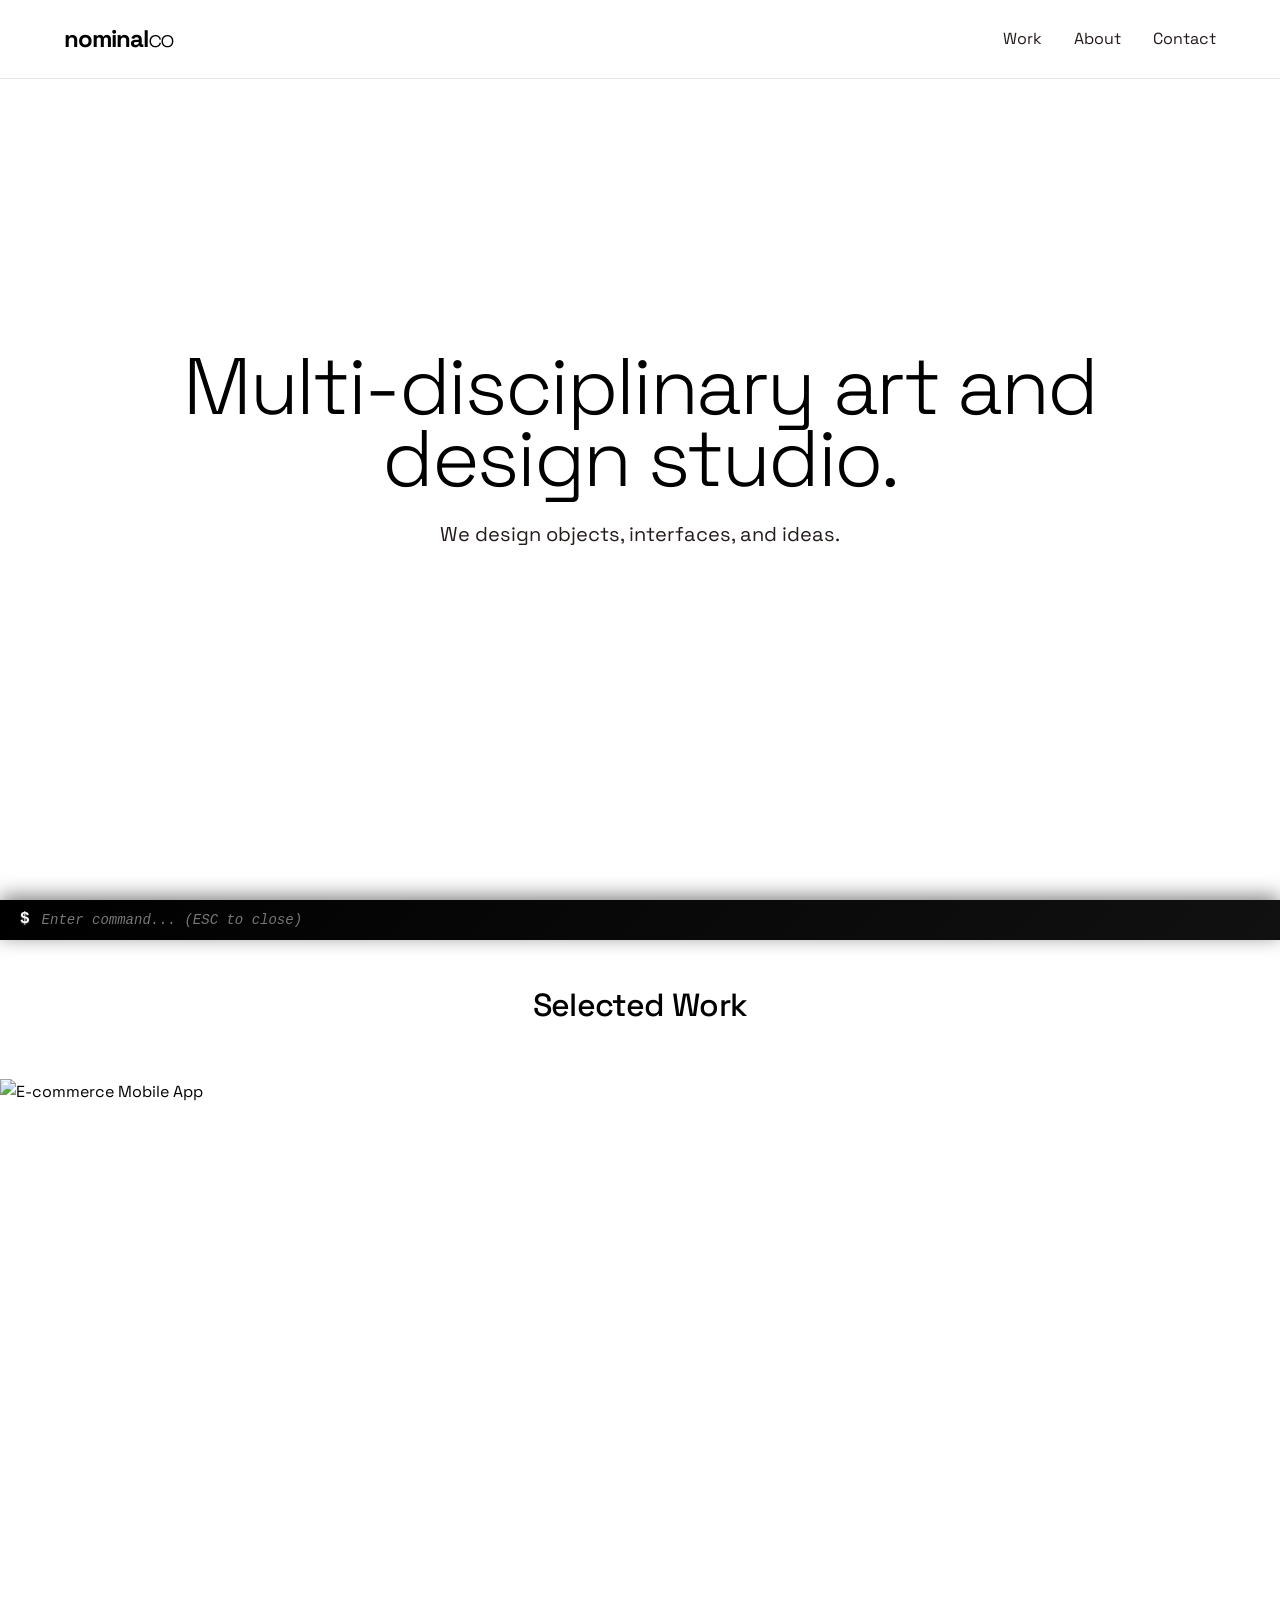
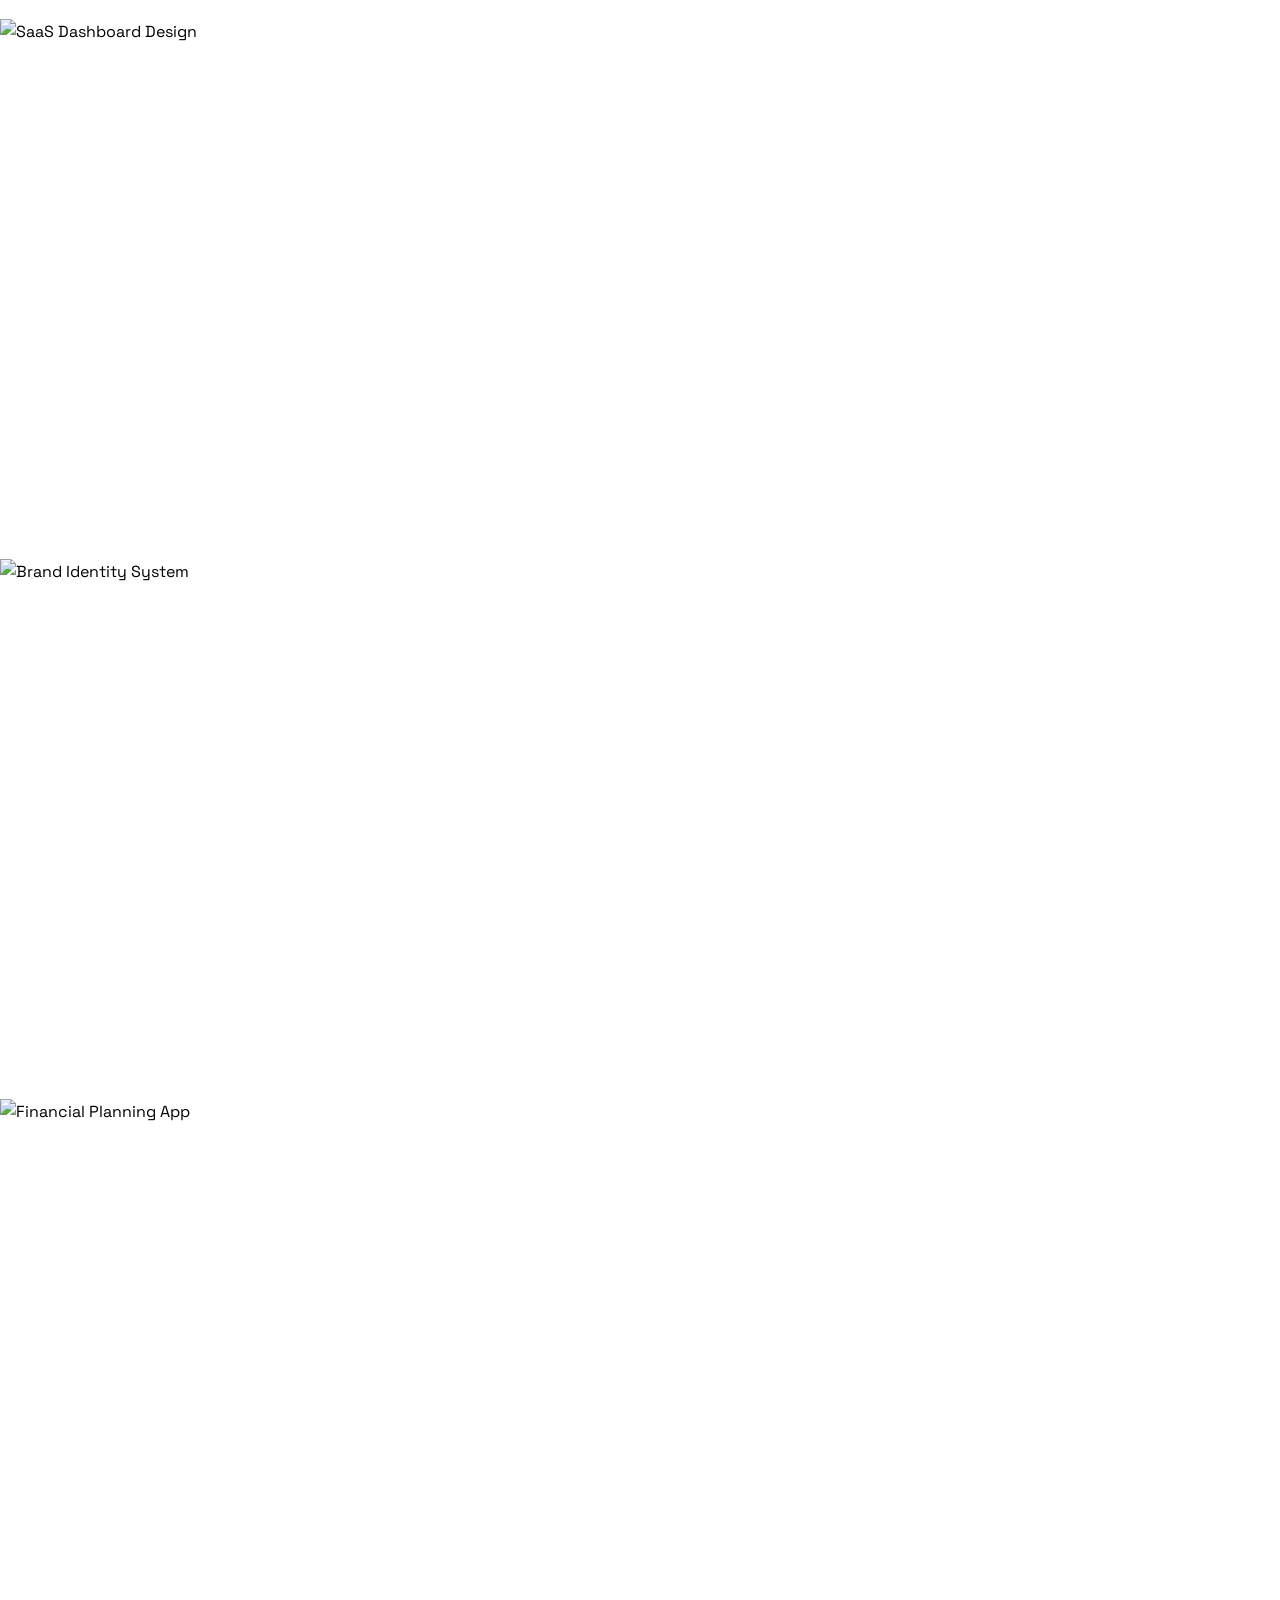
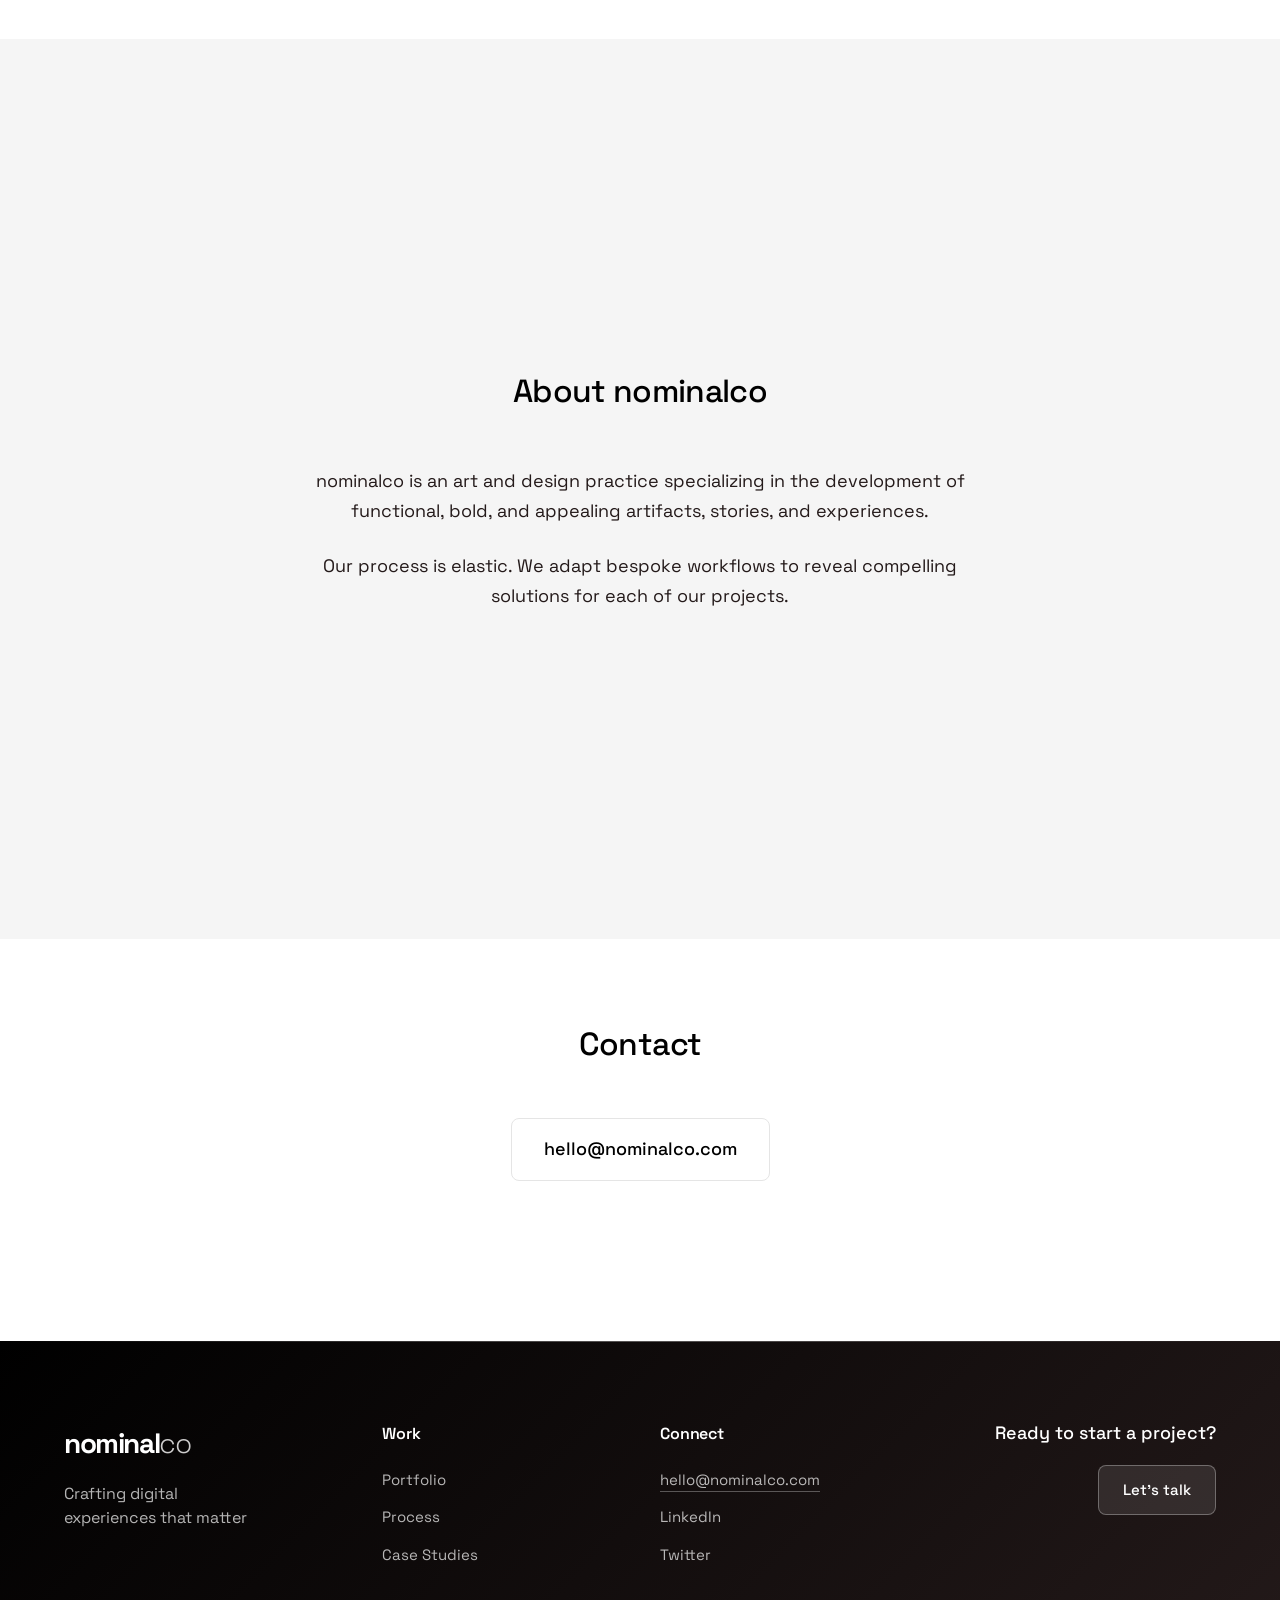
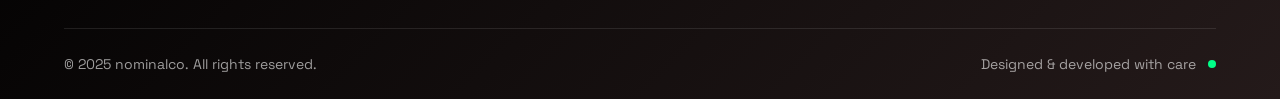
==== commit 323fdf88: "added cache busting" ====
--- a/index.html
+++ b/index.html
@@ -9,7 +9,7 @@
     <!-- Preload the main font weights we use -->
     <link rel="preload" href="https://fonts.googleapis.com/css2?family=Space+Grotesk:wght@300;400;500;600;700&display=swap" as="style">
     <link href="https://fonts.googleapis.com/css2?family=Space+Grotesk:wght@300;400;500;600;700&display=swap" rel="stylesheet">
-    <link rel="stylesheet" href="styles.css">
+    <link rel="stylesheet" href="styles.css?v=1761851330105">
 </head>
 <body>
     <!-- Loading Screen -->
@@ -242,7 +242,7 @@
         </div>
     </div>
 
-    <script src="script.js"></script>
-    <script src="terminal.js"></script>
+    <script src="script.js?v=1761851330105"></script>
+    <script src="terminal.js?v=1761851330105"></script>
 </body>
 </html>
--- a/styles.css
+++ b/styles.css
@@ -8,7 +8,7 @@
 :root {
     --primary-color: #000;
     --secondary-color: #241a1a;
-    --background-color: #fff;
+    --background-color: #ffffff;
     --light-gray: #f5f5f5;
     --border-color: #e5e5e5;
     --accent-color: #0066ff;
@@ -274,14 +274,19 @@
 
 /* Hero Section */
 .hero {
-    padding: 140px 24px 80px;
+    padding: 0 24px; /* Remove top/bottom padding, keep horizontal */
     text-align: center;
     background-color: var(--background-color);
+    min-height: 100vh;
+    display: flex;
+    align-items: center;
+    justify-content: center;
 }
 
 .hero-content {
     max-width: 800px;
     margin: 0 auto;
+    width: 100%;
 }
 
 .hero .hero-title {
@@ -303,7 +308,7 @@
 
 /* Work Section */
 .work {
-    padding: 80px 0;
+    padding: 80px 0 0 0; /* Remove bottom padding, keep top */
 }
 
 .section-title {
@@ -316,23 +321,38 @@
 
 .projects-grid {
     display: grid;
-    grid-template-columns: repeat(auto-fit, minmax(400px, 1fr));
-    gap: 48px;
-    margin-bottom: 48px;
+    grid-template-columns: 1fr;
+    gap: 0; /* Remove gaps for full-width effect */
+    margin-bottom: 0;
+    width: 100vw; /* Full viewport width */
+    margin-left: calc(-50vw + 50%); /* Center and extend to edges */
 }
 
 .project-card {
     cursor: pointer;
     transition: var(--transition);
-    border-radius: 12px;
+    border-radius: 0; /* Remove rounded corners */
     overflow: hidden;
     background: var(--background-color);
     position: relative;
-    height: 400px;
-}
-
-.project-card:hover {
-    transform: translateY(-4px);
+    height: 60vh; /* Taller cards for more impact */
+    width: 100%;
+    /* Keyboard accessibility */
+    outline: none;
+    -webkit-tap-highlight-color: transparent;
+}
+
+.project-card:hover,
+.project-card:focus {
+    transform: translateY(0);
+    outline: 3px solid var(--primary-color);
+    outline-offset: -3px;
+}
+
+.project-card:focus-visible {
+    outline: 3px solid var(--primary-color);
+    outline-offset: -3px;
+    box-shadow: 0 0 0 6px rgba(0, 0, 0, 0.1);
 }
 
 .project-image {
@@ -344,7 +364,8 @@
     display: block;
 }
 
-.project-card:hover .project-image {
+.project-card:hover .project-image,
+.project-card:focus .project-image {
     transform: scale(1.05);
 }
 
@@ -356,42 +377,49 @@
     height: 100%;
     background: linear-gradient(
         135deg,
-        rgba(0, 0, 0, 0.3) 0%,
-        rgba(0, 0, 0, 0.1) 50%,
-        rgba(0, 0, 0, 0.7) 100%
+        rgba(0, 0, 0, 0.4) 0%,
+        rgba(0, 0, 0, 0.2) 50%,
+        rgba(0, 0, 0, 0.8) 100%
     );
     display: flex;
     flex-direction: column;
-    justify-content: flex-end;
-    padding: 2rem;
+    justify-content: center;
+    align-items: center;
+    padding: 4rem;
     color: white;
     opacity: 0;
     transition: opacity 0.4s ease;
-}
-
-.project-card:hover .project-overlay {
+    text-align: center;
+}
+
+.project-card:hover .project-overlay,
+.project-card:focus .project-overlay {
     opacity: 1;
 }
 
 .project-info h3 {
-    font-size: 1.75rem;
-    font-weight: 500;
-    margin-bottom: 0.75rem;
+    font-size: 2.5rem;
+    font-weight: 600;
+    margin-bottom: 1rem;
     letter-spacing: -0.02em;
     color: white;
+    text-shadow: 0 2px 4px rgba(0, 0, 0, 0.5);
 }
 
 .project-info p {
-    color: rgba(255, 255, 255, 0.9);
-    font-size: 1rem;
-    line-height: 1.5;
-    margin-bottom: 1rem;
+    color: rgba(255, 255, 255, 0.95);
+    font-size: 1.2rem;
+    line-height: 1.6;
+    margin-bottom: 1.5rem;
+    max-width: 600px;
+    text-shadow: 0 1px 2px rgba(0, 0, 0, 0.5);
 }
 
 .project-tags {
     display: flex;
     flex-wrap: wrap;
-    gap: 0.5rem;
+    gap: 0.75rem;
+    justify-content: center;
 }
 
 .project-tags .tag {
@@ -419,14 +447,19 @@
 
 /* About Section */
 .about {
-    padding: 80px 0;
+    padding: 0 24px; /* Remove top/bottom padding, keep horizontal */
     background-color: var(--light-gray);
+    min-height: 100vh;
+    display: flex;
+    align-items: center;
+    justify-content: center;
 }
 
 .about-content {
     max-width: 700px;
     margin: 0 auto;
     text-align: center;
+    width: 100%;
 }
 
 .about-content p {
@@ -1023,9 +1056,15 @@
     max-width: 1200px;
     margin: 0 auto;
 }
+.case-study-content .case-study-next {
+    padding: 0rem 2rem;
+    margin: 3rem auto;
+    border-top: 2px solid var(--border-color);
+    box-sizing:content-box;
+}
 
 .case-study-overview {
-    background: var(--light-gray);
+    /* background: var(--light-gray); */
 }
 
 .overview-grid {
@@ -1201,7 +1240,7 @@
 /* Process Timeline */
 /* Gallery */
 .case-study-gallery {
-    background: var(--light-gray);
+    /* background: var(--light-gray); */
 }
 
 .gallery-grid {
@@ -1217,10 +1256,23 @@
     border-radius: 12px;
     cursor: pointer;
     transition: transform 0.3s ease;
-}
-
-.gallery-item:hover {
+    outline: none;
+}
+
+.gallery-item:hover,
+.gallery-item:focus {
     transform: translateY(-8px);
+}
+
+.gallery-item:focus {
+    outline: 3px solid var(--primary-color);
+    outline-offset: 2px;
+}
+
+.gallery-item:focus-visible {
+    outline: 3px solid var(--primary-color);
+    outline-offset: 2px;
+    box-shadow: 0 0 0 6px rgba(0, 0, 0, 0.1);
 }
 
 .gallery-item img {
@@ -1233,8 +1285,9 @@
     min-height: 100%;
 }
 
-.gallery-item:hover img {
-    transform: scale(1.1);
+.gallery-item:hover img,
+.gallery-item:focus img {
+    transform: scale(1.05);
 }
 
 /* Results Section */
@@ -1292,7 +1345,12 @@
 
 /* Next Project */
 .case-study-next {
-    background: white;
+    /* background: white; */
+}
+.case-study-next h3 {
+    /* text-transform: uppercase;
+    font-weight: 100;
+    font-size: .75rem; */
 }
 
 .next-project-card {
@@ -1626,21 +1684,32 @@
     }
 
     .work, .about, .contact {
-        padding: 60px 0;
+        padding: 60px 0 0 0; /* Remove bottom padding for work section */
     }
 
     .projects-grid {
         grid-template-columns: 1fr;
-        gap: 24px;
+        gap: 0; /* Keep full-width effect on mobile */
+        margin-left: calc(-50vw + 50%); /* Maintain edge-to-edge on mobile */
     }
 
     .project-card {
-        height: 300px;
+        height: 50vh; /* Responsive height for mobile */
+        border-radius: 0; /* Ensure no rounded corners on mobile */
+    }
+
+    /* Maintain focus visibility on mobile */
+    .project-card:focus {
+        outline: 2px solid var(--primary-color);
+        outline-offset: -2px;
     }
 
     .project-overlay {
-        padding: 1.5rem;
+        padding: 2rem;
         opacity: 1; /* Always show overlay on mobile */
+        justify-content: center;
+        align-items: center;
+        text-align: center;
     }
 
     .project-info h3 {
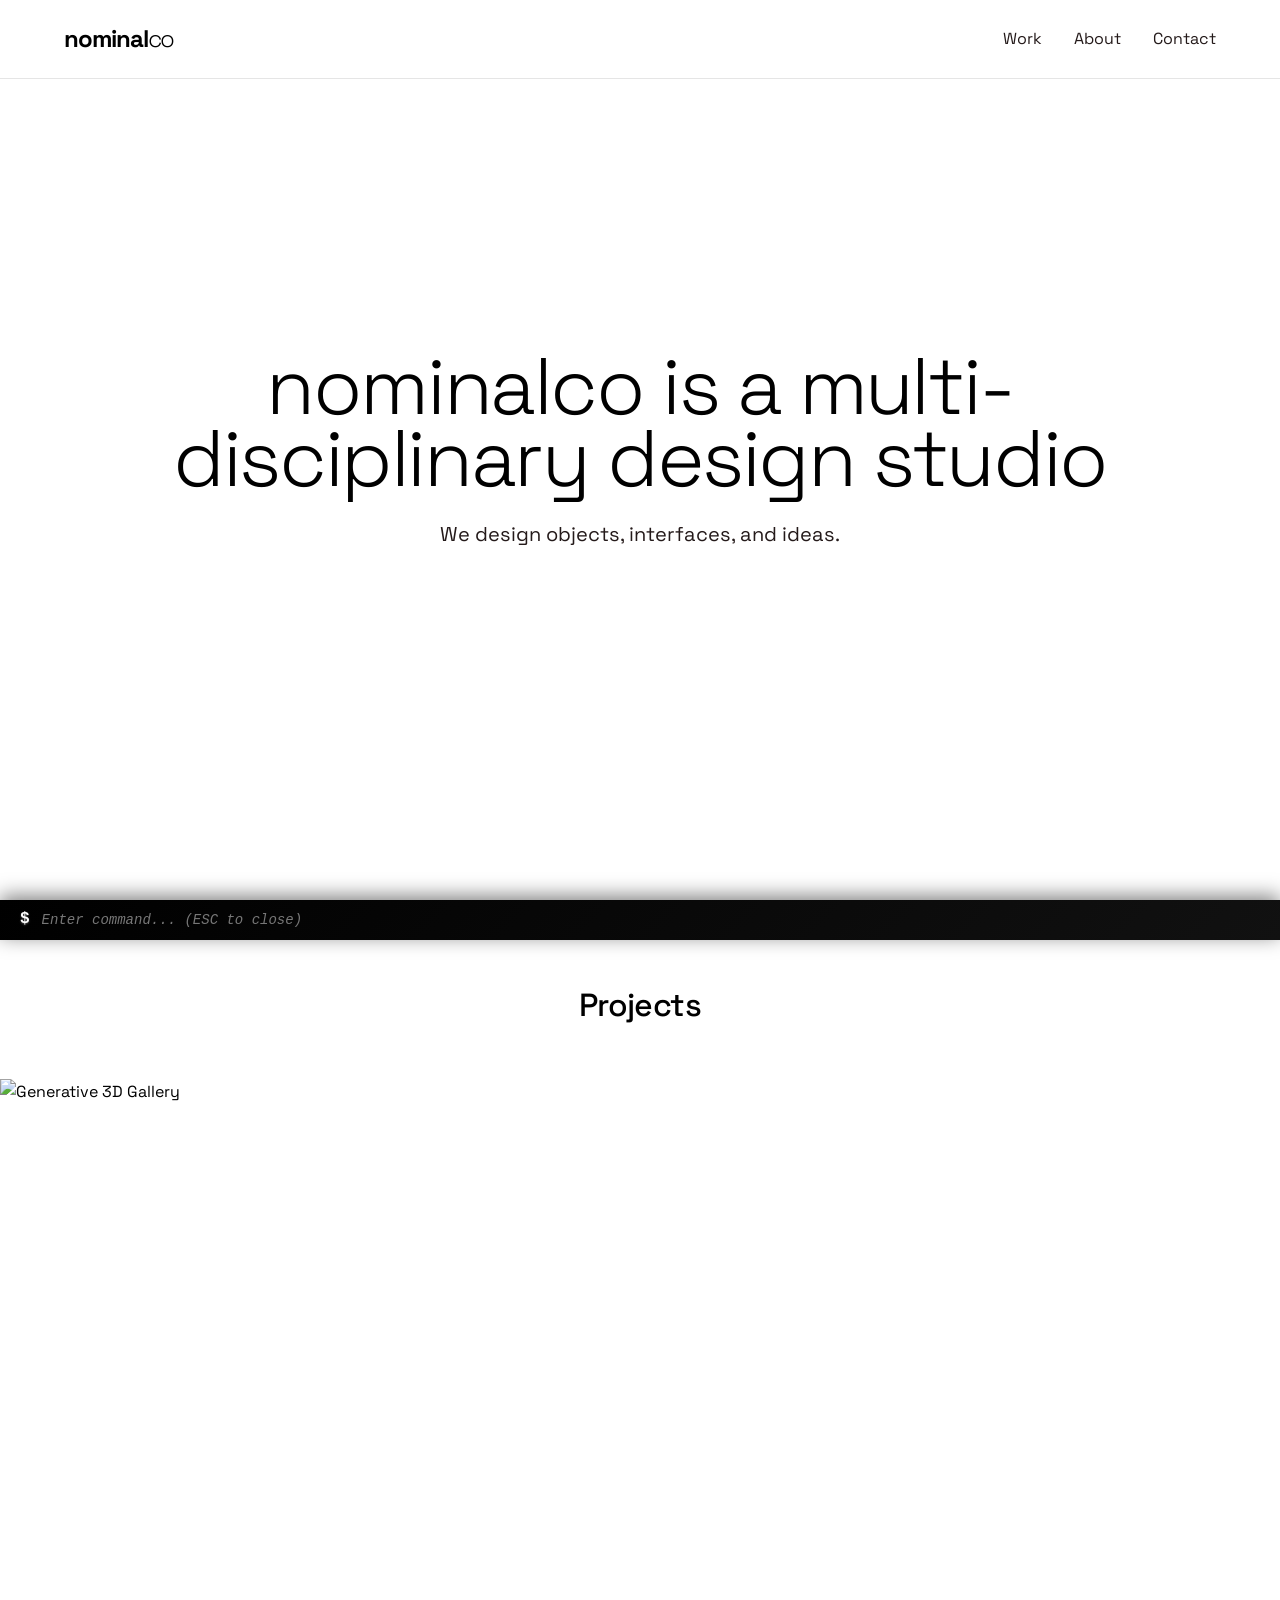
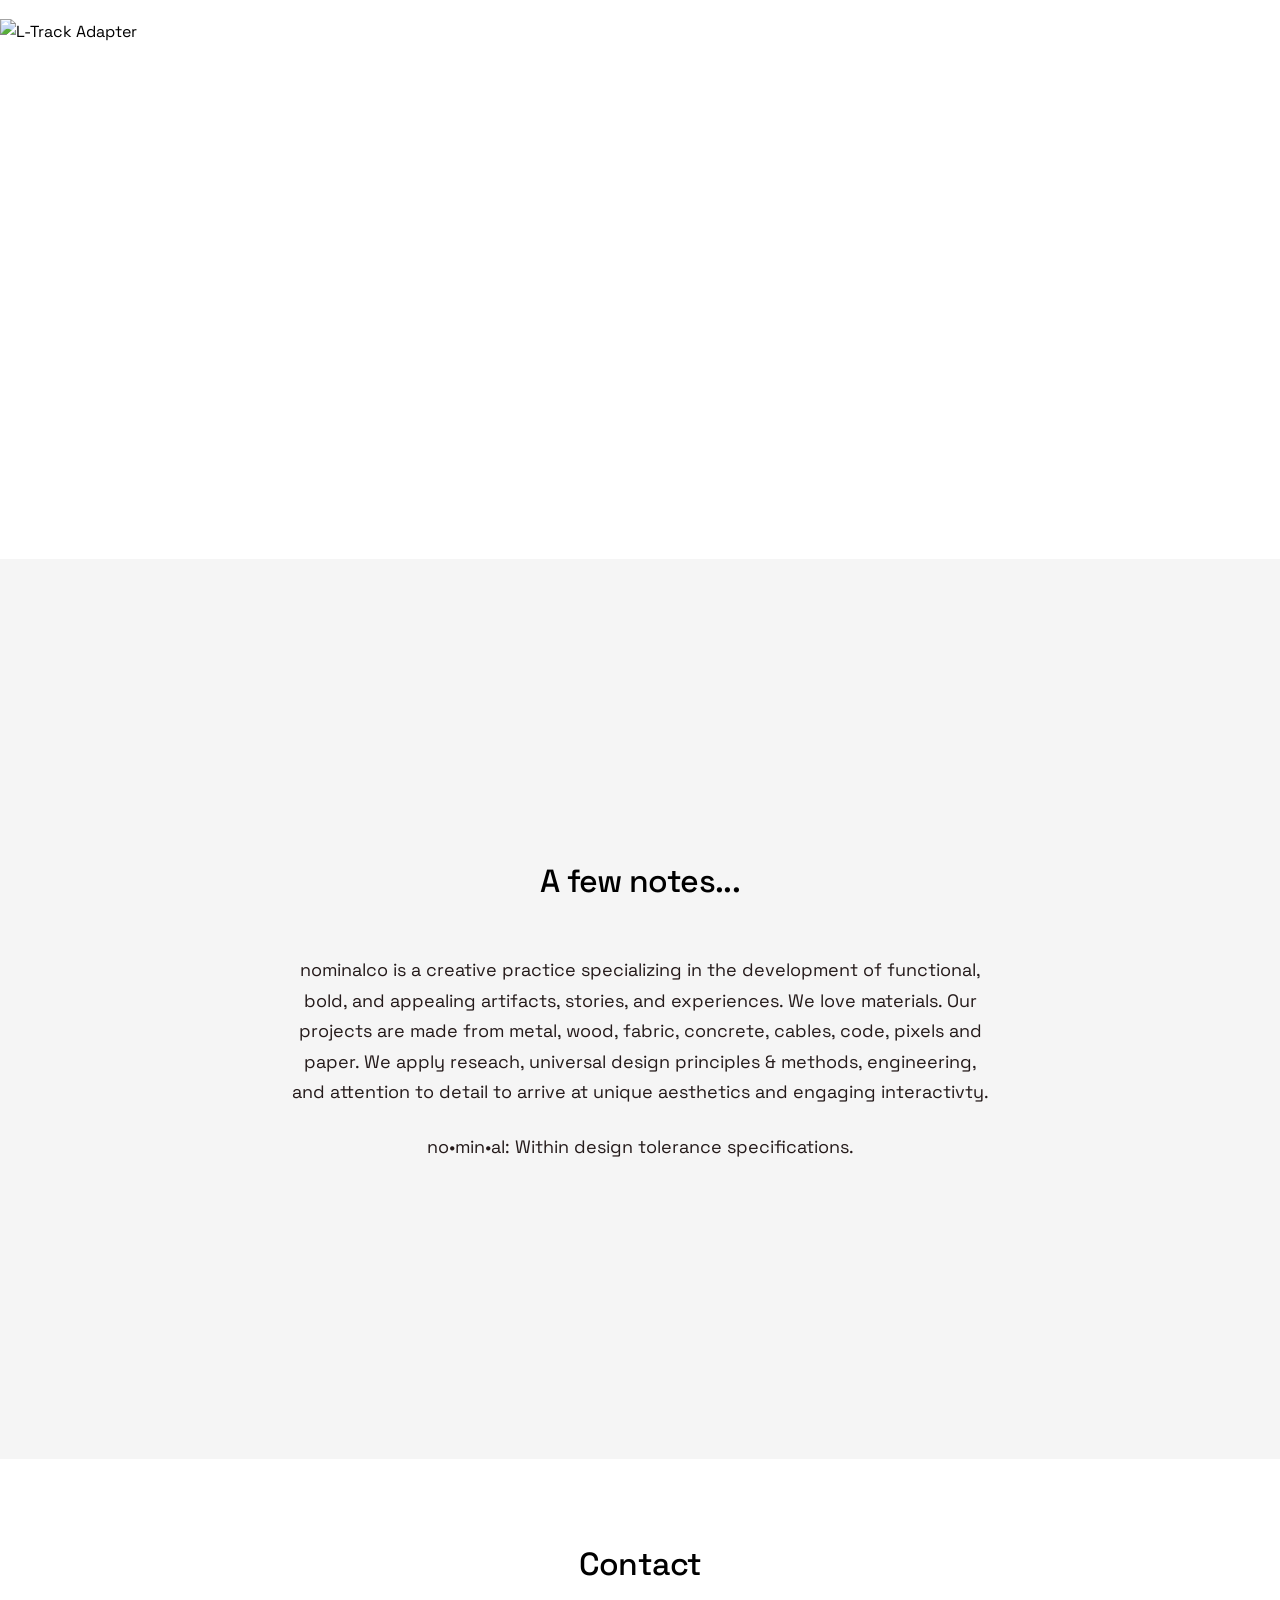
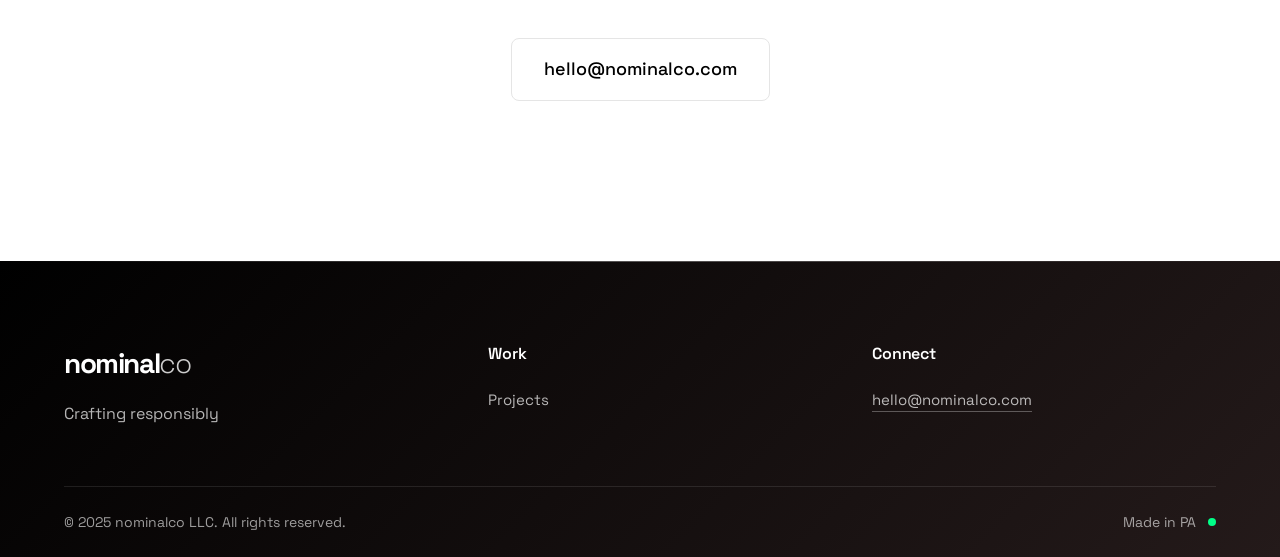
==== commit 5083e0a5: "Migrate content from Google Sheets to Sveltia CMS The site previously fetched all content from a pub" ====
--- a/index.html
+++ b/index.html
@@ -9,7 +9,7 @@
     <!-- Preload the main font weights we use -->
     <link rel="preload" href="https://fonts.googleapis.com/css2?family=Space+Grotesk:wght@300;400;500;600;700&display=swap" as="style">
     <link href="https://fonts.googleapis.com/css2?family=Space+Grotesk:wght@300;400;500;600;700&display=swap" rel="stylesheet">
-    <link rel="stylesheet" href="styles.css?v=1761851330105">
+    <link rel="stylesheet" href="styles.css?v=1784216142639">
 </head>
 <body>
     <!-- Loading Screen -->
@@ -242,7 +242,7 @@
         </div>
     </div>
 
-    <script src="script.js?v=1761851330105"></script>
-    <script src="terminal.js?v=1761851330105"></script>
+    <script src="script.js?v=1784216142639"></script>
+    <script src="terminal.js?v=1784216142639"></script>
 </body>
 </html>
--- a/styles.css
+++ b/styles.css
@@ -794,6 +794,10 @@
 .case-study-container {
     width: 100%;
     min-height: 100vh;
+    /* Contains the trailing section's bottom margin. Without this it collapses
+       through and adds scroll height below min-height, so every case study
+       showed a scrollbar even when the content fit. */
+    display: flow-root;
 }
 
 /* Navigation Header */
